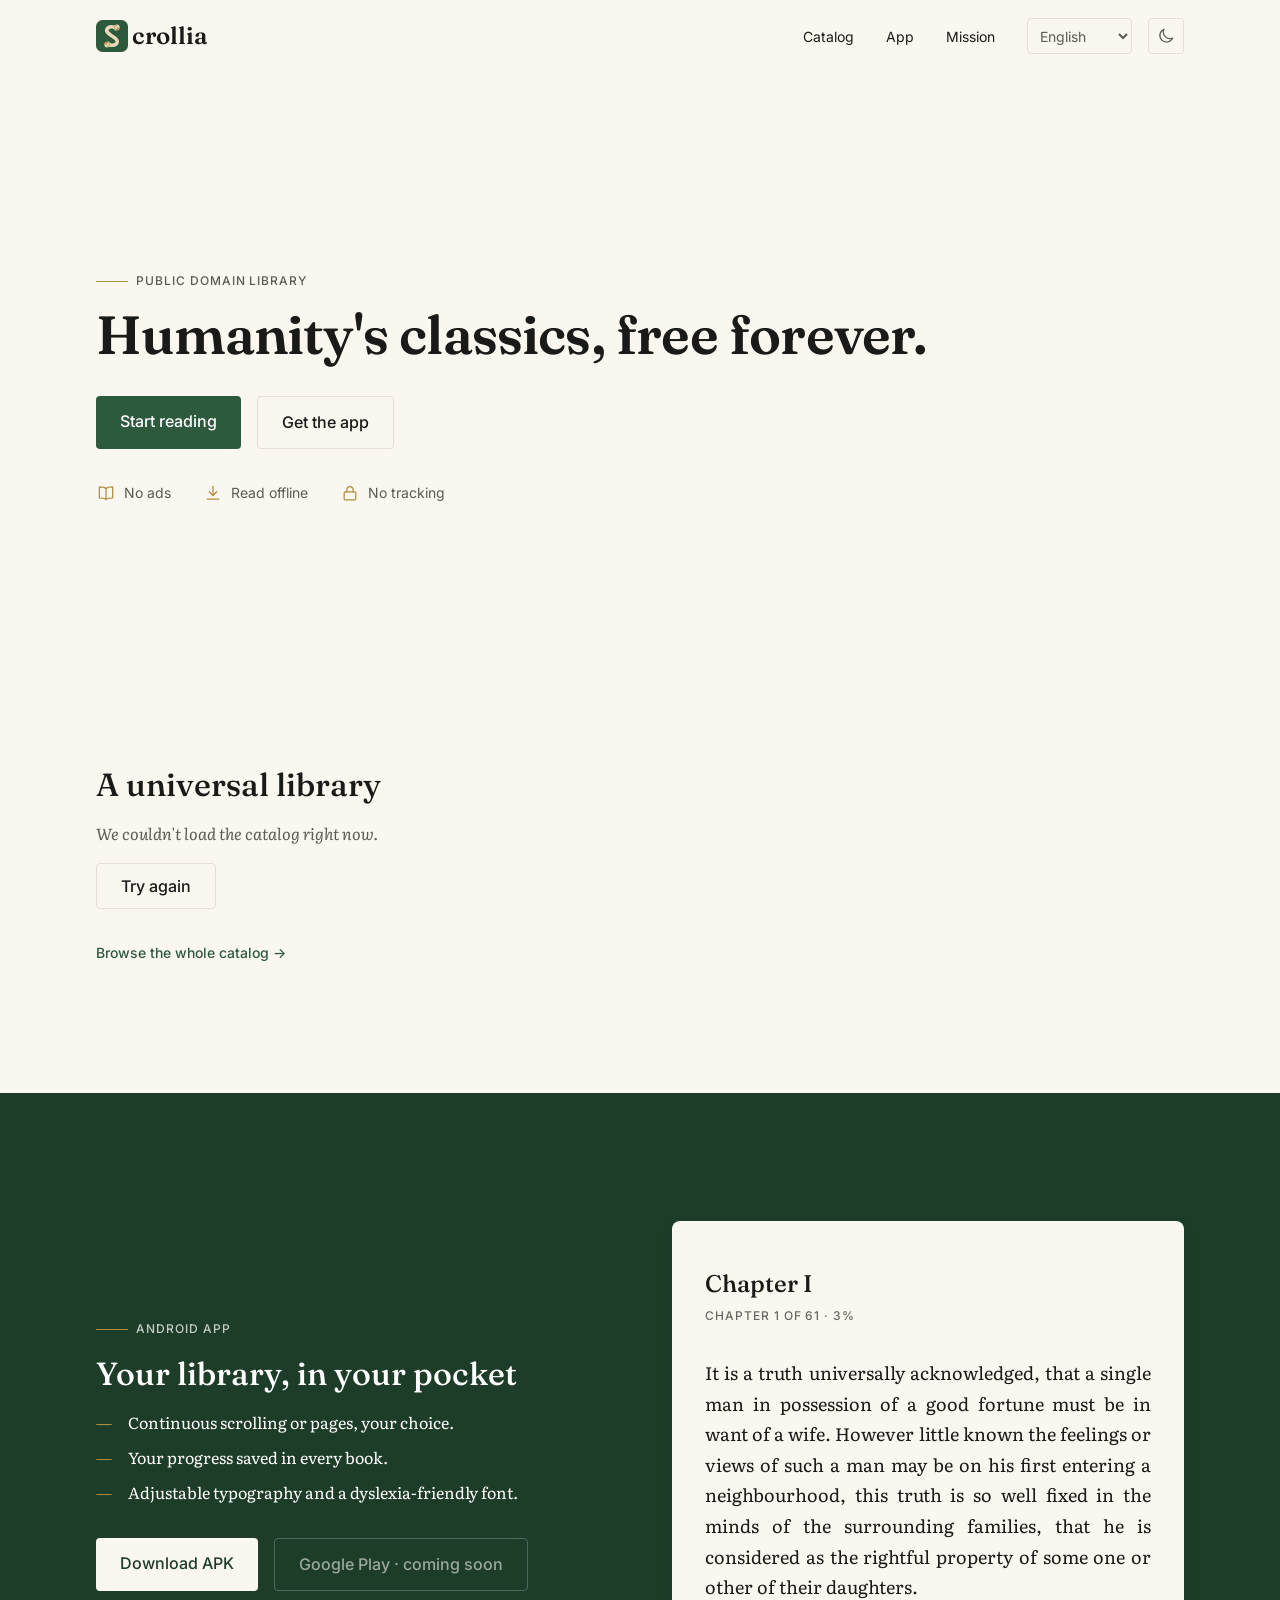
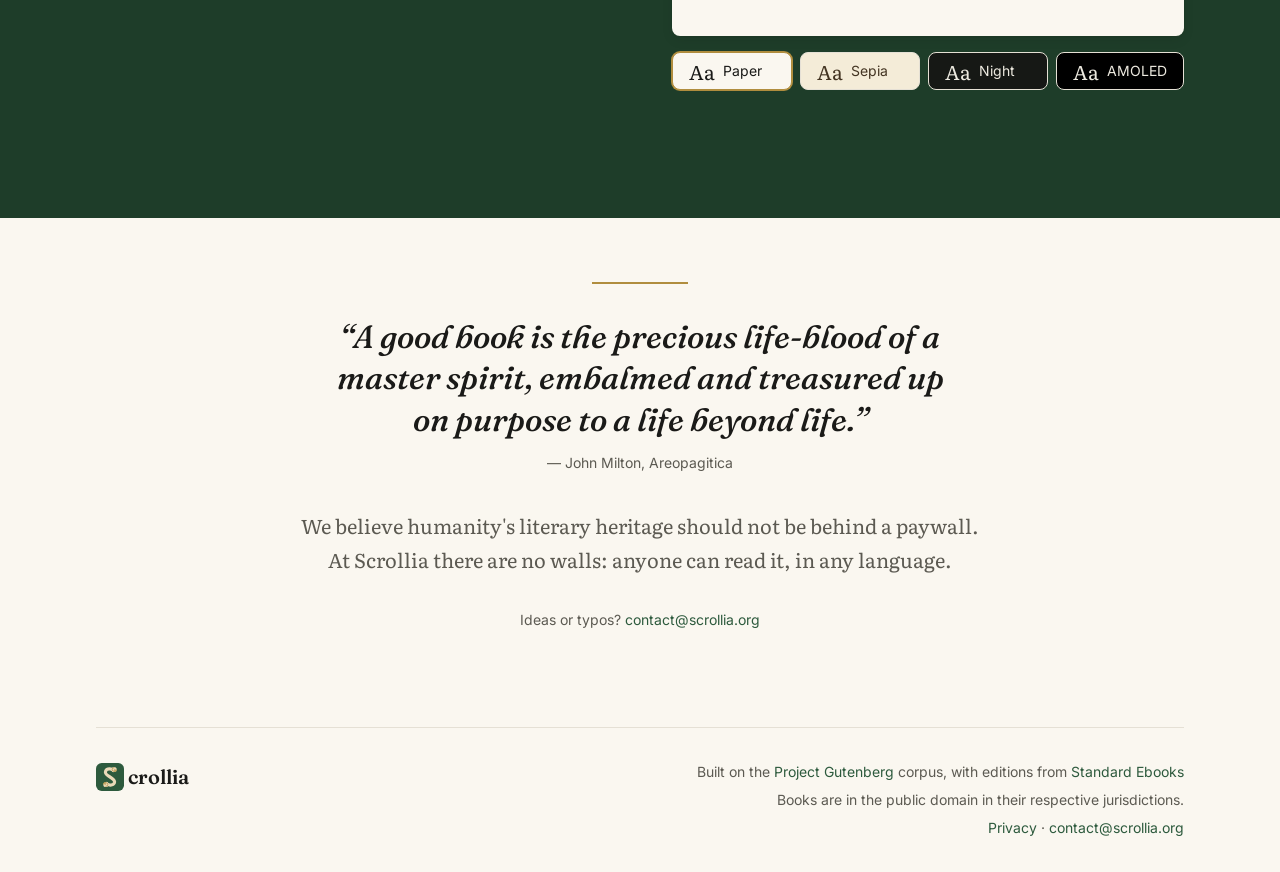
==== index.html @ 1cc11c0c "feat: add automatic site theme that follows the system Cycle auto → light → dark → AMOLED; default t" ====
<!DOCTYPE html>
<html lang="es" data-i18n-description="meta.description">
<head>
  <meta charset="UTF-8">
  <meta name="viewport" content="width=device-width, initial-scale=1.0">
  <title>Scrollia</title>
  <meta name="description" content="Biblioteca libre de los clásicos universales. Lee en la web o en la app, sin anuncios, para siempre.">

  <meta name="scrollia-api" content="https://api.scrollia.org">
  <meta name="color-scheme" content="light dark">
  <meta name="theme-color" content="#FAF7F0" media="(prefers-color-scheme: light)">
  <meta name="theme-color" content="#161815" media="(prefers-color-scheme: dark)">

  <link rel="icon" href="assets/icons/favicon.svg" type="image/svg+xml">
  <link rel="icon" href="assets/icons/favicon-32.png" sizes="32x32" type="image/png">
  <link rel="apple-touch-icon" href="assets/icons/apple-touch-icon.png">
  <link rel="manifest" href="site.webmanifest">

  <meta property="og:type" content="website">
  <meta property="og:site_name" content="Scrollia">
  <meta property="og:title" content="Scrollia">
  <meta property="og:description" content="Biblioteca libre de los clásicos universales. Sin anuncios, para siempre.">
  <meta property="og:image" content="https://scrollia.org/assets/og-image.jpg">
  <meta property="og:image:width" content="1200">
  <meta property="og:image:height" content="630">
  <meta name="twitter:card" content="summary_large_image">

  <script>
    (function () {
      var pref;
      try { pref = localStorage.getItem("scrollia-theme"); } catch (_) {}
      if (pref !== "light" && pref !== "dark" && pref !== "amoled" && pref !== "auto") {
        pref = "auto";
      }
      var theme = pref === "auto"
        ? (matchMedia("(prefers-color-scheme: dark)").matches ? "dark" : "light")
        : pref;
      var root = document.documentElement;
      root.dataset.themePref = pref;
      root.dataset.theme = theme;
    })();
  </script>

  <link rel="preload" href="assets/fonts/fraunces-semibold.woff2" as="font" type="font/woff2" crossorigin>
  <link rel="preload" href="assets/fonts/literata-regular.woff2" as="font" type="font/woff2" crossorigin>
  <link rel="stylesheet" href="fonts.css">
  <link rel="stylesheet" href="tokens.css?v=2">
  <link rel="stylesheet" href="styles.css?v=14">
</head>
<body>

  <a class="skip-link" href="#contenido" data-i18n="nav.skip">Saltar al contenido</a>

  <header class="nav">
    <a class="nav__logo" href="#" aria-label="Scrollia">
      <img src="assets/icons/favicon.svg" alt="" width="32" height="32">
      <span aria-hidden="true">crollia</span>
    </a>
    <nav class="nav__links" aria-label="Principal" data-i18n-aria="nav.label">
      <a href="catalog.html" data-i18n="nav.catalog">Catálogo</a>
      <a href="#app" data-i18n="nav.app">App</a>
      <a href="#mision" data-i18n="nav.mission">Misión</a>
    </nav>
    <div class="nav__tools">
      <select class="nav__lang" aria-label="Idioma" data-i18n-aria="nav.language">
        <option value="es" lang="es">Español</option>
        <option value="en" lang="en">English</option>
        <option value="fr" lang="fr">Français</option>
        <option value="de" lang="de">Deutsch</option>
        <option value="pt" lang="pt">Português</option>
        <option value="zh" lang="zh-Hans">中文</option>
      </select>
      <button type="button" class="nav__theme" aria-label="Cambiar a tema oscuro" data-i18n-aria="nav.themeToDark">
        <svg class="icon icon--moon" viewBox="0 0 24 24" aria-hidden="true"><path d="M20 14.5A8 8 0 0 1 9.5 4a8 8 0 1 0 10.5 10.5z"/></svg>
        <svg class="icon icon--sun" viewBox="0 0 24 24" aria-hidden="true"><circle cx="12" cy="12" r="4"/><path d="M12 2.75v2M12 19.25v2M4.75 12h-2M21.25 12h-2M6.9 6.9 5.5 5.5M18.5 18.5l-1.4-1.4M6.9 17.1l-1.4 1.4M18.5 5.5l-1.4 1.4"/></svg>
      </button>
    </div>
  </header>

  <main id="contenido">
    <!-- Continue reading: the reader's own books come before the catalog -->
    <section class="continue" aria-labelledby="seguir" hidden>
      <h2 id="seguir" class="caption" data-i18n="continue.title">Seguir leyendo</h2>
      <ol class="continue__rail"></ol>
    </section>

    <!-- Hero: prominent typography and original artwork for each edition -->
    <section class="hero">
      <div class="hero__text">
        <p class="caption" data-i18n="hero.kicker">Biblioteca de dominio público</p>
        <h1 data-i18n="hero.title">Los clásicos de la humanidad, gratis y para siempre.</h1>
        <div class="hero__actions">
          <a class="btn btn--primary" href="catalog.html" data-i18n="hero.ctaCatalog">Empezar a leer</a>
          <a class="btn btn--secondary" href="#app" data-i18n="hero.ctaApp">Descargar la app</a>
        </div>
        <!-- Key benefits beside the button, with fine 1.5px line icons -->
        <ul class="hero__proof">
          <li><svg class="hero__icon" viewBox="0 0 24 24" aria-hidden="true"><path d="M12 6.5C10.5 5.3 8.3 4.75 4 4.75v13c4.3 0 6.5.55 8 1.75 1.5-1.2 3.7-1.75 8-1.75v-13c-4.3 0-6.5.55-8 1.75z"/><path d="M12 6.5v13"/></svg><span data-i18n="feat.free.title">Sin anuncios</span></li>
          <li><svg class="hero__icon" viewBox="0 0 24 24" aria-hidden="true"><path d="M12 4v11"/><path d="m7.5 10.5 4.5 4.5 4.5-4.5"/><path d="M5 19.25h14"/></svg><span data-i18n="feat.offline.title">Lee sin conexión</span></li>
          <li><svg class="hero__icon" viewBox="0 0 24 24" aria-hidden="true"><rect x="5" y="10.75" width="14" height="9.5" rx="1.5"/><path d="M8.25 10.75V8a3.75 3.75 0 0 1 7.5 0v2.75"/></svg><span data-i18n="feat.private.title">Sin rastreo</span></li>
        </ul>
      </div>
      <!-- Covers of the most-read works, served by the API (/site) -->
      <div class="hero__covers" aria-hidden="true">
        <span class="cover-placeholder"></span>
        <span class="cover-placeholder"></span>
        <span class="cover-placeholder"></span>
      </div>
    </section>

    <!-- Catalog: book cards with covers -->
    <section id="catalogo" class="section">
      <h2 data-i18n="catalog.title">Una biblioteca universal</h2>
      <p class="catalog__count" data-i18n="catalog.loading">Cargando catálogo…</p>

      <!-- Loading placeholders, results, or an error with Retry -->
      <div class="shelf" aria-busy="true">
        <noscript><p class="shelf__message">Activa JavaScript para ver el catálogo.</p></noscript>
      </div>
      <div class="shelf__error" hidden>
        <p class="shelf__message" data-i18n="catalog.error">No pudimos cargar el catálogo ahora mismo.</p>
        <button type="button" class="btn btn--secondary" data-i18n="catalog.retry">Reintentar</button>
      </div>
      <a class="catalog__all" href="catalog.html" data-i18n="catalog.all">Ver todo el catálogo</a>
    </section>

    <!-- App: the reader preview itself is the control;
         the color band is the page's only visual break -->
    <div class="band">
    <section id="app" class="section section--app">
      <div class="app__text">
        <p class="caption" data-i18n="app.kicker">App para Android</p>
        <h2 data-i18n="app.title">Tu biblioteca, en el bolsillo</h2>
        <ul class="app__list">
          <li data-i18n="app.point1">Desplazamiento continuo o páginas, como prefieras.</li>
          <li data-i18n="app.point2">Tu progreso guardado en cada libro.</li>
          <li data-i18n="app.point3">Tipografía ajustable y modo para dislexia.</li>
        </ul>
        <div class="app__actions">
          <a class="btn btn--primary" href="https://github.com/scrollia-org/scrollia-android/releases/latest/download/Scrollia.apk" rel="noopener" data-i18n="app.download">Descargar APK</a>
          <span class="btn btn--secondary" aria-disabled="true" data-i18n="app.play">Google Play · muy pronto</span>
        </div>
      </div>

      <div class="reader-demo" data-reader-theme="paper">
        <div class="reader-demo__page">
          <p class="reader-demo__chapter" data-i18n="app.readerChapter">Capítulo primero</p>
          <p class="reader-demo__meta" data-i18n="app.readerMeta">Capítulo 1 de 52 · 3 %</p>
          <p class="reader-demo__text" data-i18n="app.readerText">En un lugar de la Mancha, de cuyo nombre no quiero acordarme, no ha mucho tiempo que vivía un hidalgo de los de lanza en astillero, adarga antigua, rocín flaco y galgo corredor. Una olla de algo más vaca que carnero, salpicón las más noches, duelos y quebrantos los sábados, lantejas los viernes, algún palomino de añadidura los domingos, consumían las tres partes de su hacienda.</p>
        </div>
        <div class="reader-demo__themes" role="radiogroup" aria-label="Tema de lectura" data-i18n-aria="app.themeLabel">
          <button type="button" role="radio" aria-checked="true" class="swatch" data-reader-theme="paper" data-reader-option="paper">
            <span class="swatch__sample" aria-hidden="true">Aa</span>
            <span data-i18n="app.themePaper">Papel</span>
          </button>
          <button type="button" role="radio" aria-checked="false" class="swatch" data-reader-theme="sepia" data-reader-option="sepia">
            <span class="swatch__sample" aria-hidden="true">Aa</span>
            <span data-i18n="app.themeSepia">Sepia</span>
          </button>
          <button type="button" role="radio" aria-checked="false" class="swatch" data-reader-theme="night" data-reader-option="night">
            <span class="swatch__sample" aria-hidden="true">Aa</span>
            <span data-i18n="app.themeNight">Nocturno</span>
          </button>
          <button type="button" role="radio" aria-checked="false" class="swatch" data-reader-theme="amoled" data-reader-option="amoled">
            <span class="swatch__sample" aria-hidden="true">Aa</span>
            <span data-i18n="app.themeAmoled">AMOLED</span>
          </button>
        </div>
      </div>
    </section>
    </div>

    <!-- Mission -->
    <section id="mision" class="section section--mision">
      <blockquote class="quote">
        <p data-i18n="mission.quote">«El que lee mucho y anda mucho, ve mucho y sabe mucho.»</p>
        <cite data-i18n="mission.quoteCite">— Miguel de Cervantes, Don Quijote</cite>
      </blockquote>
      <p class="section__intro" data-i18n="mission.text">Creemos que el patrimonio literario de la humanidad no debe estar tras un muro de pago. En Scrollia no hay muros: cualquier persona puede leerlo, en cualquier idioma.</p>
      <p class="mission__contact" data-i18n="mission.contact">¿Ideas o erratas? <a href="mailto:contact@scrollia.org">contact@scrollia.org</a></p>
    </section>
  </main>

  <footer class="footer">
    <div class="footer__brand">
      <img src="assets/icons/favicon.svg" alt="Scrollia" width="28" height="28">
      <span aria-hidden="true">crollia</span>
    </div>
    <div class="footer__text">
      <p data-i18n="footer.built">Construido sobre el corpus del <a href="https://www.gutenberg.org" rel="noopener">Project Gutenberg</a>, con ediciones de <a href="https://standardebooks.org" rel="noopener">Standard Ebooks</a></p>
      <p class="fine" data-i18n="footer.legal">Los libros son de dominio público en sus jurisdicciones correspondientes.</p>
      <p class="fine"><a href="privacy/" data-i18n="footer.privacy">Privacidad</a> · <a href="mailto:contact@scrollia.org">contact@scrollia.org</a></p>
    </div>
  </footer>

  <script src="i18n.js?v=2"></script>
  <script src="app.js"></script>
  <script type="module" src="catalog.js"></script>
  <script type="module" src="continue.js"></script>
</body>
</html>
---- fonts.css ----
/* Self-hosted fonts: no third-party requests.
   Static instances of the same OFL fonts bundled with the Android app,
   subset to Latin; Cyrillic, Greek and CJK fall back to Noto. */

@font-face {
  font-family: 'Fraunces';
  src: url('assets/fonts/fraunces-medium.woff2') format('woff2');
  font-weight: 500;
  font-style: normal;
  font-display: swap;
}

@font-face {
  font-family: 'Fraunces';
  src: url('assets/fonts/fraunces-semibold.woff2') format('woff2');
  font-weight: 600;
  font-style: normal;
  font-display: swap;
}

@font-face {
  font-family: 'Fraunces';
  src: url('assets/fonts/fraunces-medium-italic.woff2') format('woff2');
  font-weight: 500;
  font-style: italic;
  font-display: swap;
}

@font-face {
  font-family: 'Literata';
  src: url('assets/fonts/literata-regular.woff2') format('woff2');
  font-weight: 400;
  font-style: normal;
  font-display: swap;
}

@font-face {
  font-family: 'Literata';
  src: url('assets/fonts/literata-medium.woff2') format('woff2');
  font-weight: 500;
  font-style: normal;
  font-display: swap;
}

@font-face {
  font-family: 'Literata';
  src: url('assets/fonts/literata-italic.woff2') format('woff2');
  font-weight: 400;
  font-style: italic;
  font-display: swap;
}

@font-face {
  font-family: 'Inter';
  src: url('assets/fonts/inter-regular.woff2') format('woff2');
  font-weight: 400;
  font-style: normal;
  font-display: swap;
}

@font-face {
  font-family: 'Inter';
  src: url('assets/fonts/inter-medium.woff2') format('woff2');
  font-weight: 500;
  font-style: normal;
  font-display: swap;
}
---- tokens.css ----
/* Scrollia · "Paper and Ink" design system.
   Shared design tokens: change values deliberately and keep components from
   inventing their own colors, typography, spacing, radii or motion. */

:root {
  color-scheme: light;

  /* color */
  --paper: #FAF7F0;
  --paper-raised: #FFFFFF;
  --ink: #1A1A18;
  --ink-soft: #5C5A52;
  --library: #2D5A3D;
  --library-deep: #1E3D29;
  --on-library: #FFFFFF;
  --gold: #B08D3E;
  --parchment: #EAD9B8;
  --border: #E5E0D5;

  /* font */
  --font-display: 'Fraunces', 'Georgia', 'Noto Serif', 'Noto Serif CJK SC', 'Noto Serif SC', 'Noto Serif Devanagari', 'Noto Naskh Arabic', serif;
  --font-body: 'Literata', 'Georgia', 'Noto Serif', 'Noto Serif CJK SC', 'Noto Serif SC', 'Noto Serif Devanagari', 'Noto Naskh Arabic', serif;
  --font-ui: 'Inter', system-ui, 'Noto Sans', 'Noto Sans CJK SC', 'Noto Sans SC', 'Noto Sans Devanagari', 'Noto Sans Arabic', sans-serif;

  /* type scale */
  --text-display: clamp(2.5rem, 6vw, 4.5rem);
  --text-h1: 2.5rem;
  --text-h2: 2rem;
  --text-h3: 1.5rem;
  --text-body-lg: 1.25rem;
  --text-body: 1rem;
  --text-small: 0.875rem;
  --text-caption: 0.75rem;
  --text-reader: 1.125rem;

  /* space */
  --space-xs: 0.25rem;
  --space-sm: 0.5rem;
  --space-md: 1rem;
  --space-lg: 2rem;
  --space-xl: 4rem;
  --space-xxl: 8rem;

  /* radius */
  --radius-sm: 4px;
  --radius-md: 8px;
  --radius-full: 9999px;

  /* shadow */
  --shadow-card: 0 1px 2px rgba(26, 26, 24, 0.06), 0 4px 12px rgba(26, 26, 24, 0.08);

  /* motion */
  --motion-duration: 200ms;
  --motion-easing: ease-out;
}

[data-theme="dark"], [data-theme="amoled"] {
  color-scheme: dark;

  --paper: #161815;
  --paper-raised: #23251F;
  --ink: #EDEAE0;
  --ink-soft: #A8A598;
  --library: #8FB89B;
  --library-deep: color-mix(in srgb, #8FB89B 88%, #EDEAE0);
  --on-library: #161815;
  --gold: #D4AF5E;
  --border: #35382E;
  --shadow-card: 0 1px 2px rgba(0, 0, 0, 0.3), 0 4px 12px rgba(0, 0, 0, 0.35);
}

[data-theme="amoled"] { --paper: #000000; }

/* Reading themes: independent of the site theme. */
[data-reader-theme="paper"] {
  --reader-bg: #FAF7F0;
  --reader-ink: #1A1A18;
}

[data-reader-theme="sepia"] {
  --reader-bg: #F4ECD8;
  --reader-ink: #433422;
}

[data-reader-theme="night"] {
  --reader-bg: #161815;
  --reader-ink: #EDEAE0;
}

[data-reader-theme="amoled"] {
  --reader-bg: #000000;
  --reader-ink: #EDEAE0;
}
---- styles.css ----
/* Scrollia · shared site styles.
   Use tokens.css values rather than inventing component-specific tokens. */

* { margin: 0; padding: 0; box-sizing: border-box; }

html { scroll-behavior: smooth; }

body {
  background: var(--paper);
  color: var(--ink);
  font-family: var(--font-body);
  font-size: var(--text-body);
  line-height: 1.7;
  transition: background var(--motion-duration) var(--motion-easing),
              color var(--motion-duration) var(--motion-easing);
}

img { display: block; max-width: 100%; height: auto; }

a { color: var(--library); text-decoration: none; }
a:hover { color: var(--library-deep); }
a:focus-visible, button:focus-visible {
  outline: 2px solid var(--library);
  outline-offset: 2px;
}

.skip-link {
  position: absolute;
  inset-inline-start: var(--space-md);
  top: calc(-1 * var(--space-xl));
  background: var(--library);
  color: var(--on-library);
  font-family: var(--font-ui);
  font-size: var(--text-small);
  padding: var(--space-sm) var(--space-md);
  border-radius: var(--radius-sm);
}
.skip-link:focus { top: var(--space-md); color: var(--on-library); }

.icon {
  width: 20px;
  height: 20px;
  fill: none;
  stroke: currentColor;
  stroke-width: 1.5;
  stroke-linecap: round;
  stroke-linejoin: round;
}

/* ---------- typographic utilities ---------- */

.caption {
  font-family: var(--font-ui);
  font-size: var(--text-caption);
  font-weight: 500;
  text-transform: uppercase;
  letter-spacing: 0.08em;
  color: var(--ink-soft);
  margin-bottom: var(--space-md);
  display: flex;
  align-items: center;
  gap: var(--space-sm);
}

/* Gold rule: gold decorates the label and is never its text color. */
.caption::before {
  content: "";
  width: var(--space-lg);
  height: 1px;
  background: var(--gold);
}

.lead {
  font-size: var(--text-body-lg);
  color: var(--ink-soft);
  max-width: 58ch;
}

.fine {
  font-family: var(--font-ui);
  font-size: var(--text-small);
  color: var(--ink-soft);
}

h1, h2, h3 { font-family: var(--font-display); font-weight: 500; line-height: 1.15; }

.divider {
  border: none;
  border-top: 1px solid var(--border);
  max-width: calc(72rem - 2 * var(--space-lg));
  margin: 0 auto;
}

/* ---------- navigation ---------- */

.nav {
  display: flex;
  align-items: center;
  gap: var(--space-lg);
  max-width: 72rem;
  margin: 0 auto;
  padding: var(--space-md) var(--space-lg);
}

.nav__logo {
  display: flex;
  align-items: center;
  gap: var(--space-xs);
  font-family: var(--font-display);
  font-weight: 600;
  font-size: var(--text-h3);
  color: var(--ink);
  margin-inline-end: auto;
}
.nav__logo:hover { color: var(--ink); }

.nav__links {
  display: flex;
  gap: var(--space-lg);
  font-family: var(--font-ui);
  font-size: var(--text-small);
}

.nav__links a { color: var(--ink); }
.nav__links a:hover { color: var(--library); }

.nav__tools {
  display: flex;
  align-items: center;
  gap: var(--space-md);
}

/* Native select: keyboard, screen reader and mobile support without custom JS. */
.nav__lang, .work__select {
  font-family: var(--font-ui);
  font-size: var(--text-small);
  color: var(--ink-soft);
  background: var(--paper);
  border: 1px solid var(--border);
  border-radius: var(--radius-sm);
  height: 36px;
  padding: 0 var(--space-sm);
  cursor: pointer;
  transition: color var(--motion-duration) var(--motion-easing),
              border-color var(--motion-duration) var(--motion-easing);
}
.nav__lang:hover, .work__select:hover { color: var(--ink); border-color: var(--ink-soft); }
.nav__lang:focus-visible, .work__select:focus-visible { outline: 2px solid var(--library); outline-offset: 2px; }
.work__select { color: var(--ink); }

.nav__theme {
  display: grid;
  place-items: center;
  width: 36px;
  height: 36px;
  background: none;
  border: 1px solid var(--border);
  border-radius: var(--radius-sm);
  color: var(--ink-soft);
  cursor: pointer;
  transition: color var(--motion-duration) var(--motion-easing),
              border-color var(--motion-duration) var(--motion-easing);
}
.nav__theme:hover { color: var(--ink); border-color: var(--ink-soft); }

.icon--sun { display: none; }
:is([data-theme="dark"], [data-theme="amoled"]) .icon--sun { display: block; }
:is([data-theme="dark"], [data-theme="amoled"]) .icon--moon { display: none; }

/* ---------- continue reading ---------- */

.continue {
  max-width: 72rem;
  margin: 0 auto;
  padding: var(--space-lg) var(--space-lg) 0;
}

.continue__rail {
  list-style: none;
  display: grid;
  grid-auto-flow: column;
  grid-auto-columns: 8.5rem;
  gap: var(--space-lg);
  overflow-x: auto;
  overscroll-behavior-x: contain;
  scroll-snap-type: x proximity;
  scrollbar-width: thin;
  scrollbar-color: var(--border) transparent;
  padding-block-end: var(--space-sm);
}

.continue__rail li { scroll-snap-align: start; }

.continue__book {
  display: flex;
  flex-direction: column;
  color: var(--ink);
}

.continue__book:hover { color: var(--ink); }
.continue__book:hover .continue__title { color: var(--library); }

.continue__cover {
  aspect-ratio: 2 / 3;
  inline-size: 100%;
  object-fit: cover;
  border: 1px solid var(--border);
  border-radius: var(--radius-sm);
  background: var(--paper-raised);
}

/* Progress is information, not an action: soft ink on `border`. */
.continue__progress {
  display: block;
  block-size: 2px;
  margin-block-start: var(--space-sm);
  background: var(--border);
}

.continue__progress span {
  display: block;
  block-size: 100%;
  background: var(--ink-soft);
}

.continue__percent {
  font-family: var(--font-ui);
  font-size: var(--text-caption);
  font-weight: 500;
  color: var(--ink-soft);
  margin-block: var(--space-xs);
}

.continue__title {
  font-family: var(--font-display);
  font-weight: 500;
  line-height: 1.25;
  display: -webkit-box;
  -webkit-box-orient: vertical;
  -webkit-line-clamp: 2;
  overflow: hidden;
  transition: color var(--motion-duration) var(--motion-easing);
}

.continue__author {
  font-family: var(--font-ui);
  font-size: var(--text-caption);
  color: var(--ink-soft);
  margin-block-start: var(--space-xs);
}

/* ---------- hero ---------- */

.hero {
  max-width: 72rem;
  margin: 0 auto;
  padding: var(--space-xl) var(--space-lg);
  display: grid;
  grid-template-columns: minmax(0, 1.2fr) minmax(0, 1fr);
  align-items: center;
  gap: var(--space-xl);
}

/* Two or three balanced lines in every language: larger type split the tagline
   into a jagged four-line block. */
.hero h1 {
  font-size: clamp(2.5rem, 4.2vw, 3.5rem);
  font-weight: 600;
  line-height: 1.05;
  letter-spacing: -0.015em;
  text-wrap: balance;
  margin-bottom: var(--space-lg);
}

.hero__actions {
  display: flex;
  gap: var(--space-md);
  flex-wrap: wrap;
  margin-top: var(--space-lg);
}

/* Trust signals stay on one line below the button rather than in their own section. */
.hero__proof {
  list-style: none;
  display: flex;
  flex-wrap: wrap;
  gap: var(--space-sm) var(--space-lg);
  margin-top: var(--space-lg);
  font-family: var(--font-ui);
  font-size: var(--text-small);
  color: var(--ink-soft);
}

.hero__proof li {
  display: flex;
  align-items: center;
  gap: var(--space-sm);
}

.hero__icon {
  flex: none;
  width: 20px;
  height: 20px;
  fill: none;
  stroke: var(--gold);
  stroke-width: 1.5;
  stroke-linecap: round;
  stroke-linejoin: round;
}

/* Three upright, non-overlapping covers, with the center one slightly taller:
   titles sit over the artwork and a fanned layout covered them. */
.hero__covers {
  display: flex;
  align-items: center;
  gap: var(--space-md);
  width: 100%;
}

.hero__covers > .cover-frame,
.hero__covers > .cover-placeholder {
  flex: 1 1 0;
  min-width: 0;
  border-radius: var(--radius-sm);
  box-shadow: var(--shadow-card);
}

.hero__covers > :nth-child(odd) { transform: translateY(var(--space-md)); }
.hero__covers > :nth-child(2) { transform: translateY(calc(-1 * var(--space-md))); }
/* With only one work available, show one large upright cover. */
.hero__covers > :only-child {
  flex: none;
  transform: none;
  width: min(100%, 15rem);
  margin-inline: auto;
}

/* On desktop the header feels like a cover but has a height cap: the shelf
   must peek into view below it, or the screen looks like the end of the page. */
@media (min-width: 901px) {
  .hero { min-height: min(70svh, 40rem); align-content: center; }
  #catalogo { padding-bottom: var(--space-xxl); }
  .section--mision { padding-block: var(--space-xxl); }
}

/* Without a catalog to show, the headline takes the full width. */
.hero--plain { grid-template-columns: minmax(0, 1fr); }
.hero--plain .hero__covers { display: none; }

.cover-placeholder {
  display: block;
  aspect-ratio: 2 / 3;
  background: var(--paper-raised);
  border: 1px solid var(--border);
  border-radius: var(--radius-sm);
}

.cover-frame {
  position: relative;
  display: block;
  aspect-ratio: 2 / 3;
  overflow: hidden;
  background: var(--paper-raised);
}

.cover-frame__placeholder {
  position: absolute;
  inset: 0;
  inline-size: 100%;
  block-size: 100%;
}

.cover-frame__image {
  position: absolute;
  inset: 0;
  inline-size: 100%;
  block-size: 100%;
  object-fit: cover;
  opacity: 0;
  transition: opacity var(--motion-duration) var(--motion-easing);
}

.cover-frame.is-loaded .cover-frame__image { opacity: 1; }

.cover--text {
  display: flex;
  flex-direction: column;
  align-items: center;
  justify-content: center;
  gap: var(--space-md);
  padding: var(--space-md);
  overflow: hidden;
  background: var(--paper-raised);
  color: var(--ink);
  text-align: center;
}

.cover__title {
  font-family: var(--font-display);
  font-size: var(--text-body);
  font-weight: 600;
  line-height: 1.25;
  overflow-wrap: anywhere;
}

.cover__author {
  font-family: var(--font-ui);
  font-size: var(--text-caption);
  font-weight: 500;
  line-height: 1.4;
  text-transform: uppercase;
  letter-spacing: 0.08em;
  color: var(--ink-soft);
}

/* ---------- buttons ---------- */

.btn {
  display: inline-block;
  font-family: var(--font-ui);
  font-size: var(--text-body);
  font-weight: 500;
  padding: 0.75rem 1.5rem;
  border-radius: var(--radius-sm);
  transition: background var(--motion-duration) var(--motion-easing),
              color var(--motion-duration) var(--motion-easing),
              border-color var(--motion-duration) var(--motion-easing);
}

.btn--primary { background: var(--library); color: var(--on-library); }
.btn--primary:hover { background: var(--library-deep); color: var(--on-library); }

.btn--secondary {
  background: transparent;
  color: var(--ink);
  border: 1px solid var(--border);
}
.btn--secondary:hover { border-color: var(--ink); color: var(--ink); }

.btn[aria-disabled="true"] {
  opacity: 0.55;
  cursor: default;
}
.btn--primary[aria-disabled="true"]:hover { background: var(--library); }

/* ---------- sections ---------- */

.section {
  max-width: 72rem;
  margin: 0 auto;
  padding: var(--space-xl) var(--space-lg);
}

.section h2 { font-size: var(--text-h2); margin-bottom: var(--space-md); }

.legal { max-width: 50rem; }
.legal h1 { font-size: var(--text-h1); margin-bottom: var(--space-md); }
.legal section > h1 { margin-top: var(--space-xl); }
.legal h2 { margin-top: var(--space-lg); }
.legal p { margin-bottom: var(--space-md); }
.legal .divider { margin: var(--space-xl) 0; }
.legal__meta { color: var(--ink-soft); font-family: var(--font-ui); font-size: var(--text-small); }

.section__intro {
  color: var(--ink-soft);
  font-size: var(--text-body-lg);
  max-width: 58ch;
  margin-bottom: var(--space-lg);
}

/* ---------- classics shelf ---------- */

.shelf {
  display: grid;
  grid-template-columns: repeat(auto-fill, minmax(10.5rem, 1fr));
  gap: var(--space-lg) var(--space-md);
}

/* The card is a link: the whole card is the target, so its title is not underlined. */
.book {
  display: flex;
  flex-direction: column;
  color: var(--ink);
}
.book:hover { color: var(--ink); }
.book:hover .book__title { color: var(--library); }

/* Always use a shadow and no border: the cover is an object on the table, and
   another gray outline around already framed artwork made it look like a sketch. */
.book__cover {
  aspect-ratio: 2 / 3;
  width: 100%;
  object-fit: cover;
  border-radius: var(--radius-sm);
  box-shadow: var(--shadow-card);
  margin-bottom: var(--space-md);
  transition: transform var(--motion-duration) var(--motion-easing);
}

.book:hover .book__cover { transform: translateY(calc(-1 * var(--space-xs))); }

.book__lang {
  font-family: var(--font-ui);
  font-size: var(--text-caption);
  font-weight: 500;
  text-transform: uppercase;
  letter-spacing: 0.08em;
  color: var(--ink-soft);
  margin-bottom: var(--space-xs);
}

.book__title {
  font-size: var(--text-body-lg);
  font-weight: 500;
  margin-bottom: var(--space-xs);
  transition: color var(--motion-duration) var(--motion-easing);
}

.book__author {
  font-family: var(--font-ui);
  font-size: var(--text-small);
  color: var(--ink-soft);
}

.book--placeholder .cover-placeholder { margin-bottom: var(--space-md); }

.catalog__count {
  font-family: var(--font-ui);
  font-size: var(--text-small);
  color: var(--ink-soft);
  margin: calc(-1 * var(--space-md)) 0 var(--space-lg);
}

.catalog__all {
  display: inline-block;
  margin-top: var(--space-lg);
  font-family: var(--font-ui);
  font-size: var(--text-small);
  font-weight: 500;
}

.catalog__all::after { content: " →"; }
.catalog__all:dir(rtl)::after { content: " ←"; }

/* ---------- full catalog ---------- */

.browse__title { font-size: var(--text-h1); font-weight: 600; margin-bottom: var(--space-lg); }

/* Search accepts free text and filters narrow results: keep the controls separate. */
.browse__filters {
  display: flex;
  flex-wrap: wrap;
  align-items: center;
  gap: var(--space-md);
  margin-bottom: var(--space-md);
}

.browse__search {
  flex: 1 1 18rem;
  max-width: 28rem;
  min-block-size: 2.75rem;
  display: flex;
  align-items: center;
  gap: var(--space-sm);
  padding: 0 var(--space-md);
  border: 1px solid var(--border);
  border-radius: var(--radius-md);
  background: var(--paper-raised);
  color: var(--ink-soft);
}

.browse__search:focus-within { border-color: var(--library); outline: 1px solid var(--library); }

.browse__search input {
  flex: 1;
  min-width: 0;
  padding: var(--space-sm) 0;
  border: 0;
  outline: 0;
  background: transparent;
  color: var(--ink);
  font-family: var(--font-ui);
  font-size: var(--text-body);
  line-height: 1.5;
}

.browse__search input::placeholder { color: var(--ink-soft); }

/* Language and genre: native selects beside search, with matching height,
   border and radius; twelve languages and ten genres as buttons filled the
   header. Draw the arrow with two currentColor gradients, adding no icon or color. */
.browse__pickers {
  display: flex;
  flex-wrap: wrap;
  gap: var(--space-sm);
}

.browse__picker {
  appearance: none;
  min-block-size: 2.75rem;
  padding: 0 calc(var(--space-md) + 1rem) 0 var(--space-md);
  border: 1px solid var(--border);
  border-radius: var(--radius-md);
  background-color: var(--paper-raised);
  background-image: linear-gradient(45deg, transparent 50%, currentColor 50%),
                    linear-gradient(135deg, currentColor 50%, transparent 50%);
  background-position: calc(100% - 1.15rem) 55%, calc(100% - 0.8rem) 55%;
  background-size: 0.35rem 0.35rem;
  background-repeat: no-repeat;
  color: var(--ink-soft);
  font-family: var(--font-ui);
  font-size: var(--text-small);
  cursor: pointer;
  transition: background-color var(--motion-duration) var(--motion-easing),
              border-color var(--motion-duration) var(--motion-easing);
}

.browse__picker:hover { border-color: var(--ink-soft); color: var(--ink); }
.browse__picker:focus-visible { outline: 2px solid var(--library); outline-offset: 2px; }

/* Active filters use the selected FilterChip tint from the app so it is
   immediately clear what is narrowing the list. */
.browse__pickers .browse__picker:not(:has(option[value=""]:checked)) {
  background-color: color-mix(in srgb, var(--library) 18%, var(--paper));
  border-color: transparent;
  color: var(--ink);
  font-weight: 500;
}

/* Sorting does not narrow results: show it as text beside the count, without a box. */
.browse__picker--quiet {
  min-block-size: 2.25rem;
  padding-inline: var(--space-xs) calc(var(--space-xs) + 1rem);
  border-color: transparent;
  background-color: transparent;
  background-position: calc(100% - 0.65rem) 55%, calc(100% - 0.3rem) 55%;
  color: var(--ink);
  font-weight: 500;
}

/* Count on the left and sorting on the right: sorting belongs with the result,
   not between the filters, because it does not narrow the list. */
.browse__bar {
  display: flex;
  flex-wrap: wrap;
  align-items: center;
  justify-content: space-between;
  gap: var(--space-sm) var(--space-md);
  margin-bottom: var(--space-lg);
}

.browse__count {
  font-family: var(--font-ui);
  font-size: var(--text-small);
  color: var(--ink-soft);
  min-height: 1.7em;
}

.browse__sort {
  display: inline-flex;
  align-items: center;
  gap: var(--space-sm);
  font-family: var(--font-ui);
  font-size: var(--text-small);
  color: var(--ink-soft);
}

/* Pagination: chip-shaped numbers, selected tint for the current page,
   and Previous and Next at the ends. */
.pager {
  display: flex;
  flex-wrap: wrap;
  align-items: center;
  justify-content: space-between;
  gap: var(--space-sm);
  margin-top: var(--space-xl);
  font-family: var(--font-ui);
  font-size: var(--text-small);
}

.pager__pages {
  display: flex;
  flex-wrap: wrap;
  justify-content: center;
  gap: var(--space-xs);
  list-style: none;
  margin: 0;
  padding: 0;
}

.pager__page, .pager__step, .pager__gap {
  display: inline-flex;
  align-items: center;
  justify-content: center;
  min-inline-size: 2.5rem;
  min-block-size: 2.5rem;
  padding: 0 var(--space-sm);
  border-radius: var(--radius-sm);
  color: var(--ink-soft);
}

.pager__page, .pager__step {
  border: 1px solid var(--border);
  text-decoration: none;
  transition: background var(--motion-duration) var(--motion-easing),
              border-color var(--motion-duration) var(--motion-easing);
}

.pager__step { padding: 0 var(--space-md); }
a.pager__page:hover, a.pager__step:hover { border-color: var(--ink-soft); color: var(--ink); }
.pager__step[aria-disabled="true"] { opacity: 0.55; }

.pager__page[aria-current="page"] {
  background: color-mix(in srgb, var(--library) 18%, var(--paper));
  border-color: transparent;
  color: var(--ink);
  font-weight: 500;
}

.pager a:focus-visible { outline: 2px solid var(--library); outline-offset: 2px; }

.browse__empty {
  display: flex;
  flex-direction: column;
  align-items: flex-start;
  gap: var(--space-md);
}

.visually-hidden {
  position: absolute;
  width: 1px;
  height: 1px;
  overflow: hidden;
  clip-path: inset(50%);
  white-space: nowrap;
}

.nav__links a[aria-current="page"] { color: var(--ink); }

/* Empty and error states: typographic treatment. */
.shelf__message {
  font-style: italic;
  color: var(--ink-soft);
}

.shelf__error {
  display: flex;
  flex-direction: column;
  align-items: flex-start;
  gap: var(--space-md);
}

/* `hidden` overrides every component `display` value. */
[hidden] { display: none !important; }

/* ---------- work page ---------- */

.work { padding-top: var(--space-lg); }

.work__back {
  display: inline-flex;
  gap: var(--space-sm);
  font-family: var(--font-ui);
  font-size: var(--text-small);
  margin-bottom: var(--space-md);
}
.work__back::before { content: "←"; }
.work__back:dir(rtl)::before { content: "→"; }

/* Contained cover on the left; all reading content on the right. */
.work__head {
  display: grid;
  grid-template-columns: minmax(0, 15rem) minmax(0, 1fr);
  gap: var(--space-xl);
  align-items: start;
}

.work__cover {
  position: sticky;
  top: var(--space-lg);
}

.work__cover > * {
  display: block;
  width: 100%;
  height: auto;
  aspect-ratio: 2 / 3;
  border: 1px solid var(--border);
  border-radius: var(--radius-sm);
  box-shadow: var(--shadow-card);
}

.work__info { padding-top: var(--space-sm); }

/* While loading, the language label has no text: without this rule its gold
   rule would float below the cover placeholder. */
.work__lang:empty { display: none; }

.work__title {
  font-size: var(--text-h1);
  font-weight: 600;
  margin-bottom: var(--space-sm);
}

.work__author {
  font-size: var(--text-body-lg);
  margin-bottom: var(--space-xs);
}

.work__life { white-space: nowrap; }

.work__meta {
  font-family: var(--font-ui);
  font-size: var(--text-small);
  color: var(--ink-soft);
  margin-bottom: var(--space-md);
}

/* Book language: the same control as the interface language selector. */
.work__pick {
  display: flex;
  flex-wrap: wrap;
  align-items: center;
  gap: var(--space-sm);
  margin-bottom: var(--space-md);
  font-family: var(--font-ui);
  font-size: var(--text-small);
  color: var(--ink-soft);
}

.work__actions {
  display: flex;
  flex-wrap: wrap;
  gap: var(--space-md);
}

.work__actions .btn {
  display: inline-flex;
  align-items: center;
  justify-content: center;
  gap: var(--space-sm);
}
.work__actions .icon { flex: none; }

.work__edition {
  font-family: var(--font-ui);
  font-size: var(--text-small);
  color: var(--ink-soft);
  margin-top: var(--space-md);
}

.work__synopsis {
  max-width: 65ch;
  margin-top: var(--space-lg);
}

.work h2 { font-size: var(--text-h3); }
.work__heading {
  display: flex;
  align-items: baseline;
  gap: var(--space-sm);
  margin-bottom: var(--space-md);
}

/* AI-generated text: decorative gold line sparkle plus the word, which carries the information. */
.ai-icon {
  width: 1em;
  height: 1em;
  fill: none;
  stroke: var(--gold);
  stroke-width: 1.5;
  stroke-linecap: round;
  stroke-linejoin: round;
  vertical-align: -0.125em;
  margin-inline-end: var(--space-xs);
}
.ai-mark {
  display: inline-flex;
  align-items: center;
  padding: 0 var(--space-sm);
  border: 1px solid var(--border);
  border-radius: var(--radius-sm);
  font-family: var(--font-ui);
  font-size: var(--text-caption);
  color: var(--ink-soft);
  line-height: 1.6;
  cursor: help;
}

.work__note, .work__attribution {
  font-family: var(--font-ui);
  font-size: var(--text-small);
  color: var(--ink-soft);
}
.work__note { margin-bottom: var(--space-sm); }
.work__attribution { margin-top: var(--space-md); }

.work__text p {
  font-size: var(--text-reader);
  line-height: 1.7;
}
.work__text p + p { margin-top: var(--space-md); }

.work__state {
  display: flex;
  flex-direction: column;
  align-items: flex-start;
  gap: var(--space-md);
}

/* ---------- band ---------- */

/* The page's only visual break: a full-width library-green band (the elevated
   surface in dark mode, avoiding glare) where the reader page stands out like an open book. */
.band {
  --band-bg: var(--library-deep);
  --band-ink: var(--on-library);
  background: var(--band-bg);
  color: var(--band-ink);
}

:is([data-theme="dark"], [data-theme="amoled"]) .band {
  --band-bg: var(--paper-raised);
  --band-ink: var(--ink);
}

.band .section { padding-block: var(--space-xxl); }
.band .caption { color: color-mix(in srgb, var(--band-ink) 75%, transparent); }
.band .reader-demo__page { border-color: transparent; }
.band .swatch[aria-checked="true"] { border-color: var(--gold); box-shadow: 0 0 0 1px var(--gold); }
.band .btn--secondary { color: var(--band-ink); border-color: color-mix(in srgb, var(--band-ink) 40%, transparent); }

/* On green, invert the primary button: paper with green ink. */
[data-theme="light"] .band .btn--primary { background: var(--paper); color: var(--library-deep); }
[data-theme="light"] .band .btn--primary:hover { background: var(--paper-raised); color: var(--library-deep); }

/* ---------- app ---------- */

.section--app {
  display: grid;
  grid-template-columns: minmax(0, 1fr) minmax(0, 1fr);
  align-items: center;
  gap: var(--space-xl);
}

.app__list {
  list-style: none;
  margin-bottom: var(--space-lg);
}

.app__list li {
  position: relative;
  padding-inline-start: var(--space-lg);
  margin-bottom: var(--space-sm);
}

/* Use a typographic dash rather than a 1px rule: at fractional heights the
   browser blurred each rule differently and they looked like three colors. */
.app__list li::before {
  content: "—";
  position: absolute;
  inset-inline-start: 0;
  color: var(--gold);
}

.app__actions {
  display: flex;
  flex-wrap: wrap;
  gap: var(--space-md);
}

/* Reader preview: use reading-theme colors, not site-theme colors. */
.reader-demo {
  display: flex;
  flex-direction: column;
  gap: var(--space-md);
}

.reader-demo__page {
  position: relative;
  background: var(--reader-bg);
  color: var(--reader-ink);
  border: 1px solid var(--border);
  border-radius: var(--radius-md);
  box-shadow: var(--shadow-card);
  padding: var(--space-lg);
  overflow: hidden;
  transition: background var(--motion-duration) var(--motion-easing),
              color var(--motion-duration) var(--motion-easing);
}

.reader-demo__chapter {
  font-family: var(--font-display);
  font-size: var(--text-h3);
  font-weight: 500;
  line-height: 1.15;
  margin-top: var(--space-md);
}

.reader-demo__meta {
  font-family: var(--font-ui);
  font-size: var(--text-caption);
  font-weight: 500;
  letter-spacing: 0.08em;
  text-transform: uppercase;
  color: color-mix(in srgb, var(--reader-ink) 65%, transparent);
  margin: var(--space-sm) 0 var(--space-lg);
}

.reader-demo__text {
  font-family: var(--font-body);
  font-size: var(--text-reader);
  line-height: 1.7;
  max-width: 65ch;
  text-align: justify;
  hyphens: auto;
}

.reader-demo__themes {
  display: flex;
  gap: var(--space-sm);
}

.swatch {
  flex: 1;
  display: flex;
  align-items: center;
  gap: var(--space-sm);
  background: var(--reader-bg);
  color: var(--reader-ink);
  border: 1px solid var(--border);
  border-radius: var(--radius-md);
  padding: var(--space-sm) var(--space-md);
  font-family: var(--font-ui);
  font-size: var(--text-small);
  cursor: pointer;
  transition: border-color var(--motion-duration) var(--motion-easing);
}

.swatch__sample {
  font-family: var(--font-body);
  font-size: var(--text-body-lg);
  line-height: 1;
}

.swatch[aria-checked="true"] {
  border-color: var(--library);
  box-shadow: 0 0 0 1px var(--library);
}

/* ---------- quote / mission ---------- */

/* Centered like a dedication page; the gold rule echoes the covers. */
.section--mision {
  display: flex;
  flex-direction: column;
  align-items: center;
  text-align: center;
}

.section--mision .section__intro { margin-bottom: var(--space-lg); }

.mission__contact {
  font-family: var(--font-ui);
  font-size: var(--text-small);
  color: var(--ink-soft);
}

.quote { margin-bottom: var(--space-lg); }

.quote::before {
  content: "";
  display: block;
  width: calc(var(--space-xl) + var(--space-lg));
  height: 2px;
  background: var(--gold);
  margin: 0 auto var(--space-lg);
}

.quote p {
  font-family: var(--font-display);
  font-size: var(--text-h2);
  font-style: italic;
  line-height: 1.3;
  max-width: 30ch;
  margin: 0 auto var(--space-sm);
}

.quote cite {
  font-family: var(--font-ui);
  font-size: var(--text-small);
  font-style: normal;
  color: var(--ink-soft);
}

/* ---------- footer ---------- */

.footer {
  max-width: calc(72rem - 2 * var(--space-lg));
  margin: var(--space-lg) auto 0;
  padding: var(--space-lg) 0;
  border-top: 1px solid var(--border);
  display: flex;
  align-items: flex-start;
  gap: var(--space-lg);
  font-family: var(--font-ui);
  font-size: var(--text-small);
  color: var(--ink-soft);
}

.footer__brand {
  display: flex;
  align-items: center;
  gap: var(--space-xs);
  font-family: var(--font-display);
  font-size: var(--text-body-lg);
  font-weight: 600;
  color: var(--ink);
  margin-inline-end: auto;
}

.footer__text { text-align: end; }
.footer .fine { margin-top: var(--space-xs); }

/* ---------- web reader ---------- */

/* Use reading-theme colors throughout; the site theme is already synchronized. */
html:has(.reading) { scroll-behavior: auto; }

.reading {
  background: var(--reader-bg);
  color: var(--reader-ink);
}

/* Progress stays visible but discreet: 2px of ink, never `library`. */
.reading__progress {
  position: fixed;
  inset-block-start: 0;
  inset-inline: 0;
  z-index: 1;
  block-size: 2px;
  background: color-mix(in srgb, var(--reader-ink) 8%, transparent);
}

.reading__progress span {
  display: block;
  inline-size: 0;
  block-size: 100%;
  background: color-mix(in srgb, var(--reader-ink) 45%, transparent);
}

/* The toolbar covers the line, so progress moves into its footer while visible. */
.reading__bar {
  position: fixed;
  inset-block-start: 0;
  inset-inline: 0;
  z-index: 2;
  display: flex;
  align-items: center;
  gap: var(--space-sm);
  padding: var(--space-sm) var(--space-md);
  background: var(--reader-bg);
  border-block-end: 1px solid color-mix(in srgb, var(--reader-ink) 12%, transparent);
  transition: transform var(--motion-duration) var(--motion-easing),
              background var(--motion-duration) var(--motion-easing);
}

.reading__bar.is-hidden:not(:focus-within) { transform: translateY(-100%); }

.reading__icon {
  flex: none;
  display: grid;
  place-items: center;
  inline-size: 40px;
  block-size: 40px;
  border: 0;
  border-radius: var(--radius-md);
  background: transparent;
  color: inherit;
  cursor: pointer;
}

.reading__icon:hover { background: color-mix(in srgb, var(--reader-ink) 8%, transparent); color: inherit; }
.reading__icon:disabled { opacity: 0.3; cursor: default; background: transparent; }
.reading__aa { font-family: var(--font-body); font-size: var(--text-reader); line-height: 1; }
[dir="rtl"] .icon--flip { transform: scaleX(-1); }

.reading__where {
  flex: 1;
  min-inline-size: 0;
  text-align: center;
  line-height: 1.3;
}

.reading__title {
  font-family: var(--font-ui);
  font-size: var(--text-small);
  font-weight: 500;
  white-space: nowrap;
  overflow: hidden;
  text-overflow: ellipsis;
}

.reading__position {
  display: flex;
  justify-content: center;
  gap: 0.35em;
  font-family: var(--font-ui);
  font-size: var(--text-caption);
  font-weight: 500;
  letter-spacing: 0.08em;
  text-transform: uppercase;
  white-space: nowrap;
  color: color-mix(in srgb, var(--reader-ink) 65%, transparent);
}

.reading__chapter { min-inline-size: 0; overflow: hidden; text-overflow: ellipsis; }

.reading__state {
  min-block-size: 70vh;
  display: grid;
  place-content: center;
  justify-items: center;
  gap: var(--space-md);
  padding: var(--space-xl) var(--space-lg);
  text-align: center;
}

/* Page: Literata, 1.7 line height, 65ch at the active size, 24px margins. */
.reading__book {
  --reader-scale: 1;
  max-inline-size: calc(65ch + 48px);
  margin-inline: auto;
  padding: calc(var(--space-xl) + var(--space-md)) 24px var(--space-xxl);
  font-family: var(--font-body);
  font-size: calc(var(--text-reader) * var(--reader-scale));
  line-height: 1.7;
  overflow-wrap: break-word;
}

/* Paint each EPUB file as it approaches; the browser remembers its height. */
.reading__book > section {
  content-visibility: auto;
  contain-intrinsic-size: auto 100vh;
}

/* No chapter divider: 56px of whitespace. */
.reading__book > section + section { margin-block-start: 3.5rem; }

.reading__book [data-i] { scroll-margin-block-start: 72px; }

.reading__book :is(h1, h2, h3, h4, h5, h6) {
  font-family: var(--font-display);
  font-weight: 500;
  line-height: 1.2;
  margin-block: 1.5em 1em;
}

.reading__book h1 { font-size: 1.75em; }
.reading__book h2 { font-size: 1.5em; }
.reading__book h3 { font-size: 1.25em; }
.reading__book :is(h4, h5, h6) { font-size: 1.1em; }

/* Chapter numeral + title (Standard Ebooks and Scrollia hgroup). */
.reading__book hgroup { margin-block: 1.5em 1em; }
.reading__book hgroup > :is(h1, h2, h3, h4, h5, h6) { margin: 0; font-size: 1em; letter-spacing: 0.08em; }
.reading__book hgroup > p {
  margin: 0.35em 0 0;
  font-family: var(--font-display);
  font-size: 1.5em;
  font-weight: 500;
  line-height: 1.2;
}

/* Verse indentation shapes poems such as Alice's Mouse's Tale. */
.reading__book [data-indent="1"] { padding-inline-start: 1em; }
.reading__book [data-indent="2"] { padding-inline-start: 2em; }
.reading__book [data-indent="3"] { padding-inline-start: 3em; }
.reading__book [data-indent="4"] { padding-inline-start: 4em; }
.reading__book [data-indent="5"] { padding-inline-start: 5em; }
.reading__book [data-indent="6"] { padding-inline-start: 6em; }
.reading__book [data-indent="7"] { padding-inline-start: 7em; }
.reading__book [data-indent="8"] { padding-inline-start: 8em; }
.reading__book [data-indent="9"] { padding-inline-start: 9em; }

.reading__book :is(p, ul, ol, dl, pre, table, blockquote, figure) { margin-block-end: 1em; }
.reading__book :is(ul, ol) { padding-inline-start: 1.5em; }
.reading__book blockquote { margin-inline-start: 1.5em; }
.reading__book dd { margin-inline-start: 1.5em; }
.reading__book pre { font-family: inherit; white-space: pre-wrap; }
.reading__book :is(sup, sub) { font-size: 0.7em; line-height: 0; }

.reading__book table {
  display: block;
  max-inline-size: 100%;
  overflow-x: auto;
  border-collapse: collapse;
}

.reading__book :is(td, th) { padding: 0.25em 0.5em; vertical-align: top; text-align: start; }

.reading__book hr {
  inline-size: 30%;
  margin: 2em auto;
  border: 0;
  border-block-start: 1px solid color-mix(in srgb, var(--reader-ink) 20%, transparent);
}

/* Show complete illustrations, never cropped. */
.reading__book img {
  display: block;
  max-inline-size: 100%;
  block-size: auto;
  margin: 1.5em auto;
}

:is([data-reader-theme="night"], [data-reader-theme="amoled"]) .reading__book img { filter: brightness(0.92); }

/* Black strokes on transparency: SVG title pages and logos, plus marked engravings. */
:is([data-reader-theme="night"], [data-reader-theme="amoled"]) .reading__book img[data-line-art] { filter: invert(0.92); }

.reading__book a {
  color: inherit;
  text-decoration: underline;
  text-decoration-thickness: 1px;
  text-decoration-color: color-mix(in srgb, var(--reader-ink) 40%, transparent);
  text-underline-offset: 0.15em;
}

/* Bottom sheets use the book's colors. */
.sheet {
  --sheet-ink: var(--reader-ink);
  margin: auto auto 0;
  inline-size: min(100%, 36rem);
  max-inline-size: 100%;
  max-block-size: 80vh;
  padding: var(--space-md) var(--space-lg) var(--space-lg);
  background: var(--reader-bg);
  color: var(--reader-ink);
  border: 1px solid color-mix(in srgb, var(--reader-ink) 12%, transparent);
  border-block-end: 0;
  border-radius: var(--radius-md) var(--radius-md) 0 0;
  box-shadow: var(--shadow-card);
  overflow-y: auto;
  scrollbar-color: color-mix(in srgb, var(--reader-ink) 30%, transparent) transparent;
}

/* Only the contents list scrolls; the header and Close button stay fixed. */
.sheet[open]:has(.toc) {
  display: flex;
  flex-direction: column;
  overflow: hidden;
}

.sheet .toc { min-block-size: 0; overflow-y: auto; }

.sheet::backdrop { background: color-mix(in srgb, var(--reader-ink) 32%, transparent); }
:is([data-reader-theme="night"], [data-reader-theme="amoled"]) .sheet::backdrop { background: rgb(0 0 0 / 0.6); }

/* The text behind the sheet is the preview: do not dim it with an overlay. */
[data-reader-theme] .sheet--settings::backdrop { background: transparent; }

.sheet__head {
  display: flex;
  align-items: center;
  justify-content: space-between;
  gap: var(--space-md);
  margin-block-end: var(--space-sm);
}

.sheet__head h2 { font-size: var(--text-h3); }

.sheet__label {
  font-family: var(--font-ui);
  font-size: var(--text-caption);
  font-weight: 500;
  letter-spacing: 0.08em;
  text-transform: uppercase;
  color: color-mix(in srgb, var(--reader-ink) 65%, transparent);
  margin-block: var(--space-md) var(--space-sm);
}

.size {
  display: flex;
  align-items: center;
  gap: var(--space-sm);
}

.size__a { font-family: var(--font-body); font-size: var(--text-small); line-height: 1; }
.size__a--big { font-size: var(--text-h3); }

.size__range {
  flex: 1;
  accent-color: var(--reader-ink);
  cursor: pointer;
}

.size__value {
  min-inline-size: 4.5ch;
  font-family: var(--font-ui);
  font-size: var(--text-small);
  font-variant-numeric: tabular-nums;
  text-align: end;
}

.reading__themes { display: flex; gap: var(--space-sm); }

.sheet .swatch[aria-checked="true"] {
  border-color: var(--sheet-ink);
  box-shadow: 0 0 0 1px var(--sheet-ink);
}

/* Notes use the page font at the selected size. */
.note__body {
  font-family: var(--font-body);
  font-size: calc(var(--text-reader) * var(--reader-scale, 1));
  line-height: 1.7;
  overflow-wrap: break-word;
}

.note__body > * + * { margin-block-start: 1em; }
.note__body :is(sup, sub) { font-size: 0.7em; line-height: 0; }
.note__body a { color: inherit; text-decoration-color: color-mix(in srgb, var(--reader-ink) 40%, transparent); }
.note__go { margin-block-start: var(--space-lg); }

.toc { list-style: none; }

.toc a {
  display: block;
  padding-block: var(--space-sm);
  padding-inline-start: calc(var(--depth, 0) * var(--space-md));
  border-block-end: 1px solid color-mix(in srgb, var(--reader-ink) 8%, transparent);
  color: inherit;
  line-height: 1.4;
}

.toc a:hover { color: inherit; text-decoration: underline; text-underline-offset: 0.15em; }
.toc a[aria-current="true"] { font-weight: 600; }

/* ---------- non-Latin scripts ---------- */

/* Chinese has no uppercase letters to space. */
:is(.caption, .reader-demo__meta, .book__lang, .reading__position, .sheet__label):lang(zh) { letter-spacing: normal; }

/* Chinese has no italics: the browser would synthesize them by slanting glyphs. */
:is(.quote p, .shelf__message):lang(zh) { font-style: normal; }

/* Do not justify Chinese text. */
.reader-demo__text:lang(zh) { hyphens: manual; text-align: start; }

/* A title with another writing direction aligns with the page, not its own text direction. */
:is(.book__lang, .book__title, .book__author, .continue__title, .continue__author) { text-align: match-parent; }

/* ---------- dark theme ---------- */

:is([data-theme="dark"], [data-theme="amoled"]) .book__cover img,
:is([data-theme="dark"], [data-theme="amoled"]) .continue__cover img,
:is([data-theme="dark"], [data-theme="amoled"]) .work__cover img,
:is([data-theme="dark"], [data-theme="amoled"]) .hero__covers img { filter: brightness(0.92); }

.work__loading { margin-block-end: var(--space-lg); }

/* ---------- responsive ---------- */

@media (max-width: 900px) {
  .hero, .section--app { grid-template-columns: minmax(0, 1fr); }
  .hero { gap: var(--space-xl); }
  .hero__covers { max-width: 26rem; justify-self: center; }
}

@media (max-width: 640px) {
  .nav { flex-wrap: wrap; gap: var(--space-md); padding: var(--space-md); }
  .nav__links { order: 3; width: 100%; gap: var(--space-md); }
  .hero, .section, .continue { padding-inline: var(--space-md); }
  .pager__pages { order: -1; flex-basis: 100%; }
  .browse__pickers { flex-basis: 100%; }
  .browse__pickers .browse__picker { flex: 1 1 0; min-inline-size: 0; }
  .hero { padding-top: var(--space-lg); }
  .band .section { padding-block: var(--space-xl); }
  /* Two preview rows on the landing; the rest are under "View full catalog". */
  #catalogo .shelf > :nth-child(n + 5) { display: none; }
  .hero__actions .btn { flex: 1 1 12rem; justify-content: center; text-align: center; }
  /* Read takes the full width; Download and Share share the row below. */
  .work__actions .btn { flex: 1 1 auto; text-align: center; }
  .work__actions .btn--primary { flex-basis: 100%; }
  .divider, .footer { max-width: calc(100% - 2 * var(--space-md)); }
  .shelf { grid-template-columns: repeat(2, minmax(0, 1fr)); }
  .reader-demo__page { padding: var(--space-lg) var(--space-md); }
  .reader-demo__themes, .reading__themes { flex-wrap: wrap; }
  .reader-demo__themes .swatch, .reading__themes .swatch { flex: 1 1 calc(50% - var(--space-sm)); }
  .footer { flex-direction: column; gap: var(--space-md); }
  .footer__text { text-align: start; }
  .work__head { grid-template-columns: minmax(0, 1fr); gap: var(--space-md); }
  .work__cover { position: static; width: min(10rem, 50%); margin-inline: auto; }
  .work__info { padding-top: 0; }
  .work__title { font-size: var(--text-h2); }
  .reading__bar { padding-inline: var(--space-sm); gap: var(--space-xs); }
  .sheet { padding-inline: var(--space-md); }
}

/* 44px targets: comfortable touch areas without enlarging the icons themselves. */
@media (pointer: coarse) {
  .nav__lang, .work__select, .nav__theme, .reading__icon, .browse__picker, .swatch, .browse__search { min-block-size: 44px; }
  .pager__page, .pager__step { min-block-size: 44px; min-inline-size: 44px; }
  .nav__theme, .reading__icon { inline-size: 44px; }
  .nav__links a {
    display: inline-flex;
    align-items: center;
    min-block-size: 44px;
  }
}

@media (prefers-reduced-motion: reduce) {
  html { scroll-behavior: auto; }
  * { transition: none !important; }
}
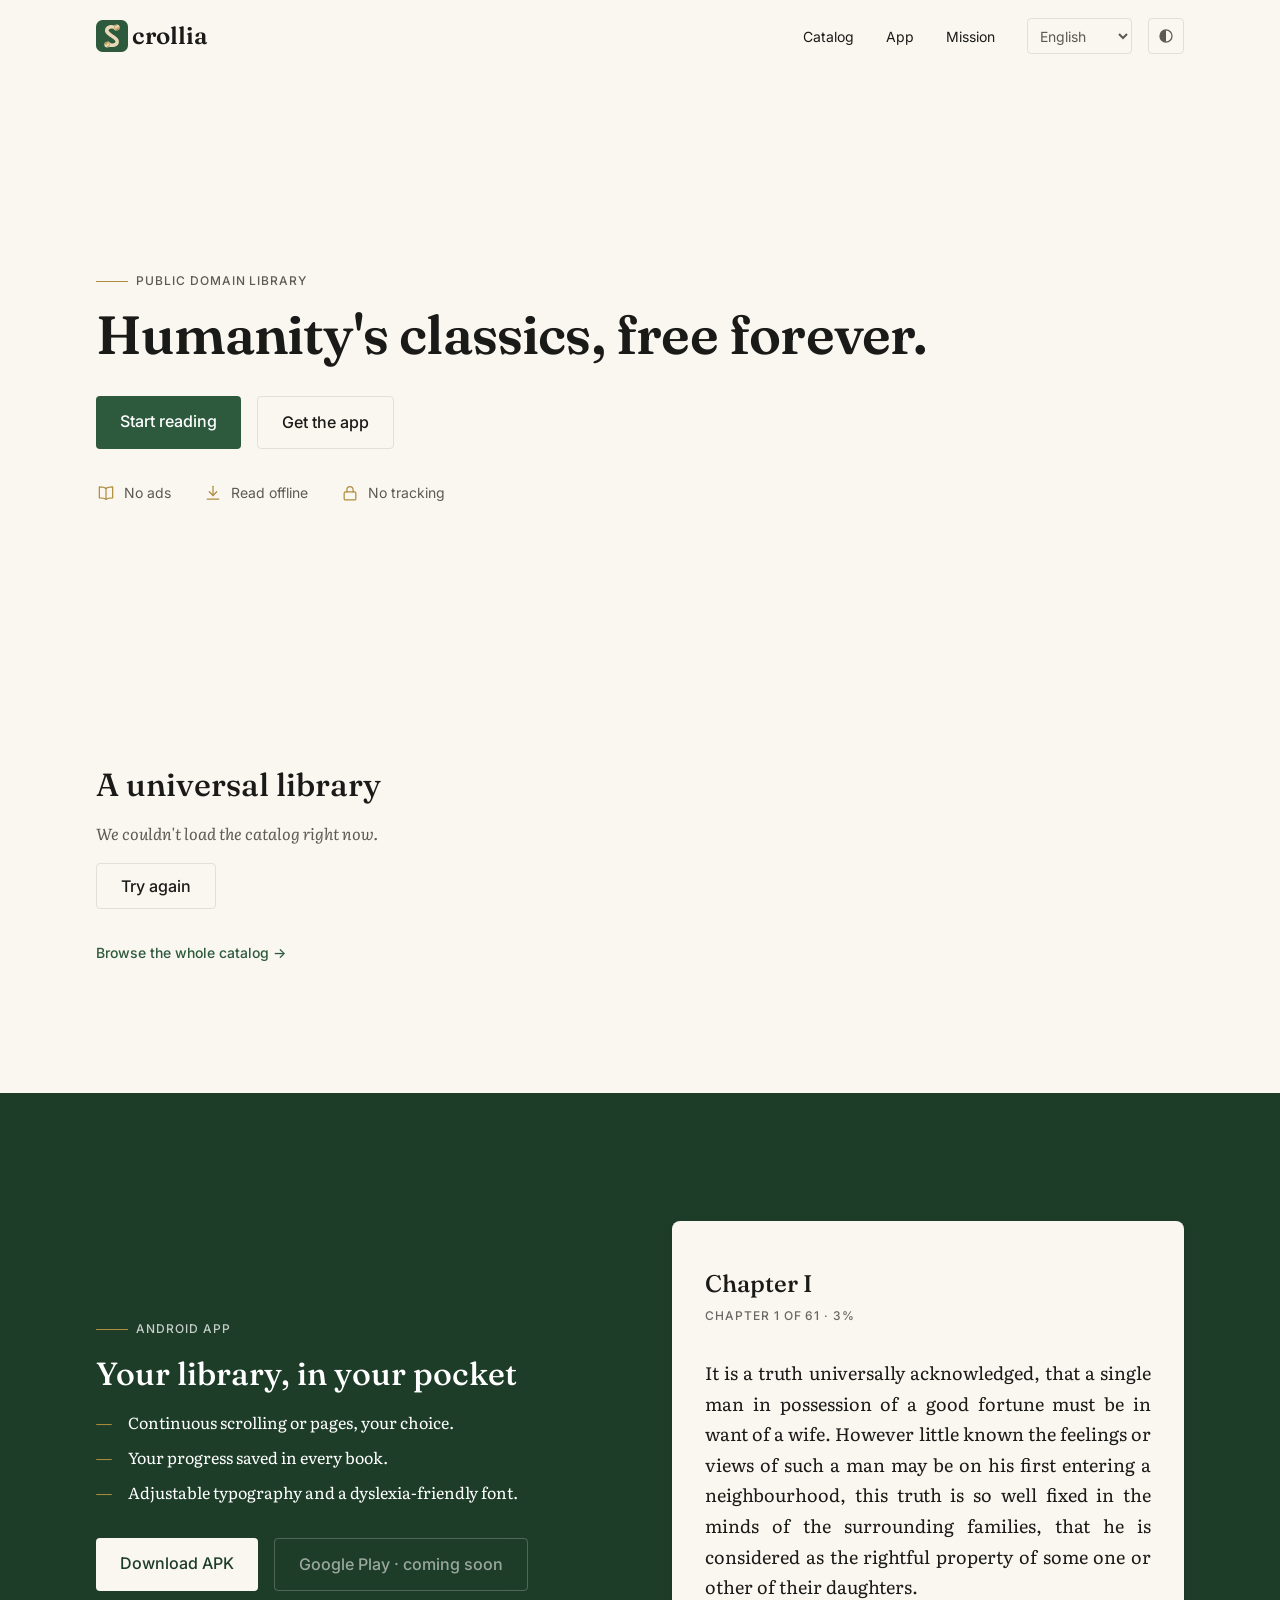
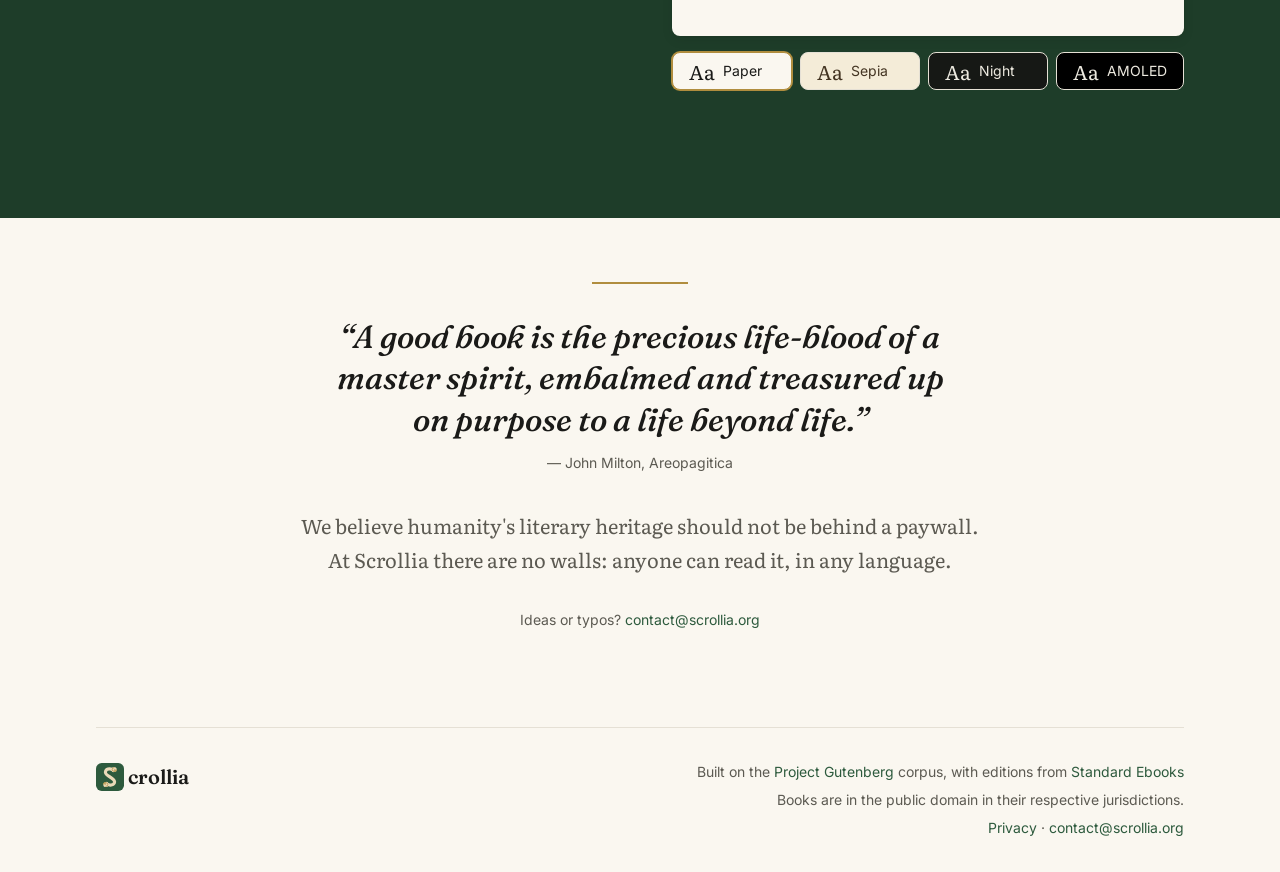
==== commit 19d27511: "feat: replace theme cycle with a four-option menu Open Auto/Light/Dark/AMOLED from the nav with swat" ====
--- a/index.html
+++ b/index.html
@@ -45,7 +45,7 @@
   <link rel="preload" href="assets/fonts/literata-regular.woff2" as="font" type="font/woff2" crossorigin>
   <link rel="stylesheet" href="fonts.css">
   <link rel="stylesheet" href="tokens.css?v=2">
-  <link rel="stylesheet" href="styles.css?v=14">
+  <link rel="stylesheet" href="styles.css?v=15">
 </head>
 <body>
 
@@ -70,10 +70,33 @@
         <option value="pt" lang="pt">Português</option>
         <option value="zh" lang="zh-Hans">中文</option>
       </select>
-      <button type="button" class="nav__theme" aria-label="Cambiar a tema oscuro" data-i18n-aria="nav.themeToDark">
-        <svg class="icon icon--moon" viewBox="0 0 24 24" aria-hidden="true"><path d="M20 14.5A8 8 0 0 1 9.5 4a8 8 0 1 0 10.5 10.5z"/></svg>
-        <svg class="icon icon--sun" viewBox="0 0 24 24" aria-hidden="true"><circle cx="12" cy="12" r="4"/><path d="M12 2.75v2M12 19.25v2M4.75 12h-2M21.25 12h-2M6.9 6.9 5.5 5.5M18.5 18.5l-1.4-1.4M6.9 17.1l-1.4 1.4M18.5 5.5l-1.4 1.4"/></svg>
-      </button>
+      <div class="theme-picker">
+        <button type="button" class="nav__theme" aria-label="Tema" data-i18n-aria="nav.theme"
+          aria-haspopup="listbox" aria-expanded="false" aria-controls="theme-menu">
+          <svg class="icon icon--auto" viewBox="0 0 24 24" aria-hidden="true"><circle cx="12" cy="12" r="7.25"/><path class="icon__fill" d="M12 4.75a7.25 7.25 0 0 0 0 14.5z"/></svg>
+          <svg class="icon icon--sun" viewBox="0 0 24 24" aria-hidden="true"><circle cx="12" cy="12" r="4"/><path d="M12 2.75v2M12 19.25v2M4.75 12h-2M21.25 12h-2M6.9 6.9 5.5 5.5M18.5 18.5l-1.4-1.4M6.9 17.1l-1.4 1.4M18.5 5.5l-1.4 1.4"/></svg>
+          <svg class="icon icon--moon" viewBox="0 0 24 24" aria-hidden="true"><path d="M20 14.5A8 8 0 0 1 9.5 4a8 8 0 1 0 10.5 10.5z"/></svg>
+          <svg class="icon icon--amoled" viewBox="0 0 24 24" aria-hidden="true"><circle cx="12" cy="12" r="7.25"/><circle class="icon__fill" cx="12" cy="12" r="4.5"/></svg>
+        </button>
+        <div class="theme-menu" id="theme-menu" role="listbox" hidden>
+          <button type="button" class="theme-menu__option" role="option" data-theme-option="auto" aria-selected="false">
+            <span class="theme-menu__swatch theme-menu__swatch--auto" aria-hidden="true"></span>
+            <span data-i18n="nav.themeAuto">Automático</span>
+          </button>
+          <button type="button" class="theme-menu__option" role="option" data-theme-option="light" aria-selected="false">
+            <span class="theme-menu__swatch theme-menu__swatch--light" aria-hidden="true"></span>
+            <span data-i18n="nav.themeLight">Claro</span>
+          </button>
+          <button type="button" class="theme-menu__option" role="option" data-theme-option="dark" aria-selected="false">
+            <span class="theme-menu__swatch theme-menu__swatch--dark" aria-hidden="true"></span>
+            <span data-i18n="nav.themeDark">Oscuro</span>
+          </button>
+          <button type="button" class="theme-menu__option" role="option" data-theme-option="amoled" aria-selected="false">
+            <span class="theme-menu__swatch theme-menu__swatch--amoled" aria-hidden="true"></span>
+            <span data-i18n="nav.themeAmoled">AMOLED</span>
+          </button>
+        </div>
+      </div>
     </div>
   </header>
 
--- a/styles.css
+++ b/styles.css
@@ -148,6 +148,8 @@
 .nav__lang:focus-visible, .work__select:focus-visible { outline: 2px solid var(--library); outline-offset: 2px; }
 .work__select { color: var(--ink); }
 
+.theme-picker { position: relative; }
+
 .nav__theme {
   display: grid;
   place-items: center;
@@ -161,11 +163,72 @@
   transition: color var(--motion-duration) var(--motion-easing),
               border-color var(--motion-duration) var(--motion-easing);
 }
-.nav__theme:hover { color: var(--ink); border-color: var(--ink-soft); }
-
-.icon--sun { display: none; }
-:is([data-theme="dark"], [data-theme="amoled"]) .icon--sun { display: block; }
-:is([data-theme="dark"], [data-theme="amoled"]) .icon--moon { display: none; }
+.nav__theme:hover,
+.nav__theme[aria-expanded="true"] { color: var(--ink); border-color: var(--ink-soft); }
+.nav__theme:focus-visible { outline: 2px solid var(--library); outline-offset: 2px; }
+
+.icon__fill { fill: currentColor; stroke: none; }
+
+/* Button icon shows the preference, not only the resolved surface. */
+.icon--auto,
+.icon--sun,
+.icon--moon,
+.icon--amoled { display: none; }
+[data-theme-pref="auto"] .icon--auto { display: block; }
+[data-theme-pref="light"] .icon--sun { display: block; }
+[data-theme-pref="dark"] .icon--moon { display: block; }
+[data-theme-pref="amoled"] .icon--amoled { display: block; }
+
+.theme-menu {
+  position: absolute;
+  inset-inline-end: 0;
+  top: calc(100% + var(--space-xs));
+  z-index: 40;
+  min-inline-size: 11.5rem;
+  padding: var(--space-xs);
+  background: var(--paper-raised);
+  border: 1px solid var(--border);
+  border-radius: var(--radius-md);
+  box-shadow: var(--shadow-card);
+}
+
+.theme-menu__option {
+  display: flex;
+  align-items: center;
+  gap: var(--space-sm);
+  width: 100%;
+  padding: var(--space-sm) var(--space-md);
+  background: none;
+  border: none;
+  border-radius: var(--radius-sm);
+  color: var(--ink);
+  font-family: var(--font-ui);
+  font-size: var(--text-small);
+  text-align: start;
+  cursor: pointer;
+  transition: background-color var(--motion-duration) var(--motion-easing);
+}
+.theme-menu__option:hover { background: color-mix(in srgb, var(--ink) 6%, transparent); }
+.theme-menu__option:focus-visible { outline: 2px solid var(--library); outline-offset: -2px; }
+.theme-menu__option[aria-selected="true"] {
+  background: color-mix(in srgb, var(--library) 12%, transparent);
+  color: var(--library);
+  font-weight: 500;
+}
+
+.theme-menu__swatch {
+  flex: none;
+  inline-size: 1.125rem;
+  block-size: 1.125rem;
+  border: 1px solid var(--border);
+  border-radius: var(--radius-sm);
+}
+.theme-menu__swatch--auto {
+  background: linear-gradient(90deg, #FAF7F0 50%, #161815 50%);
+}
+.theme-menu__swatch--light { background: #FAF7F0; }
+.theme-menu__swatch--dark { background: #161815; }
+.theme-menu__swatch--amoled { background: #000000; border-color: #35382E; }
 
 /* ---------- continue reading ---------- */
 
@@ -1500,7 +1563,7 @@
 
 /* 44px targets: comfortable touch areas without enlarging the icons themselves. */
 @media (pointer: coarse) {
-  .nav__lang, .work__select, .nav__theme, .reading__icon, .browse__picker, .swatch, .browse__search { min-block-size: 44px; }
+  .nav__lang, .work__select, .nav__theme, .theme-menu__option, .reading__icon, .browse__picker, .swatch, .browse__search { min-block-size: 44px; }
   .pager__page, .pager__step { min-block-size: 44px; min-inline-size: 44px; }
   .nav__theme, .reading__icon { inline-size: 44px; }
   .nav__links a {
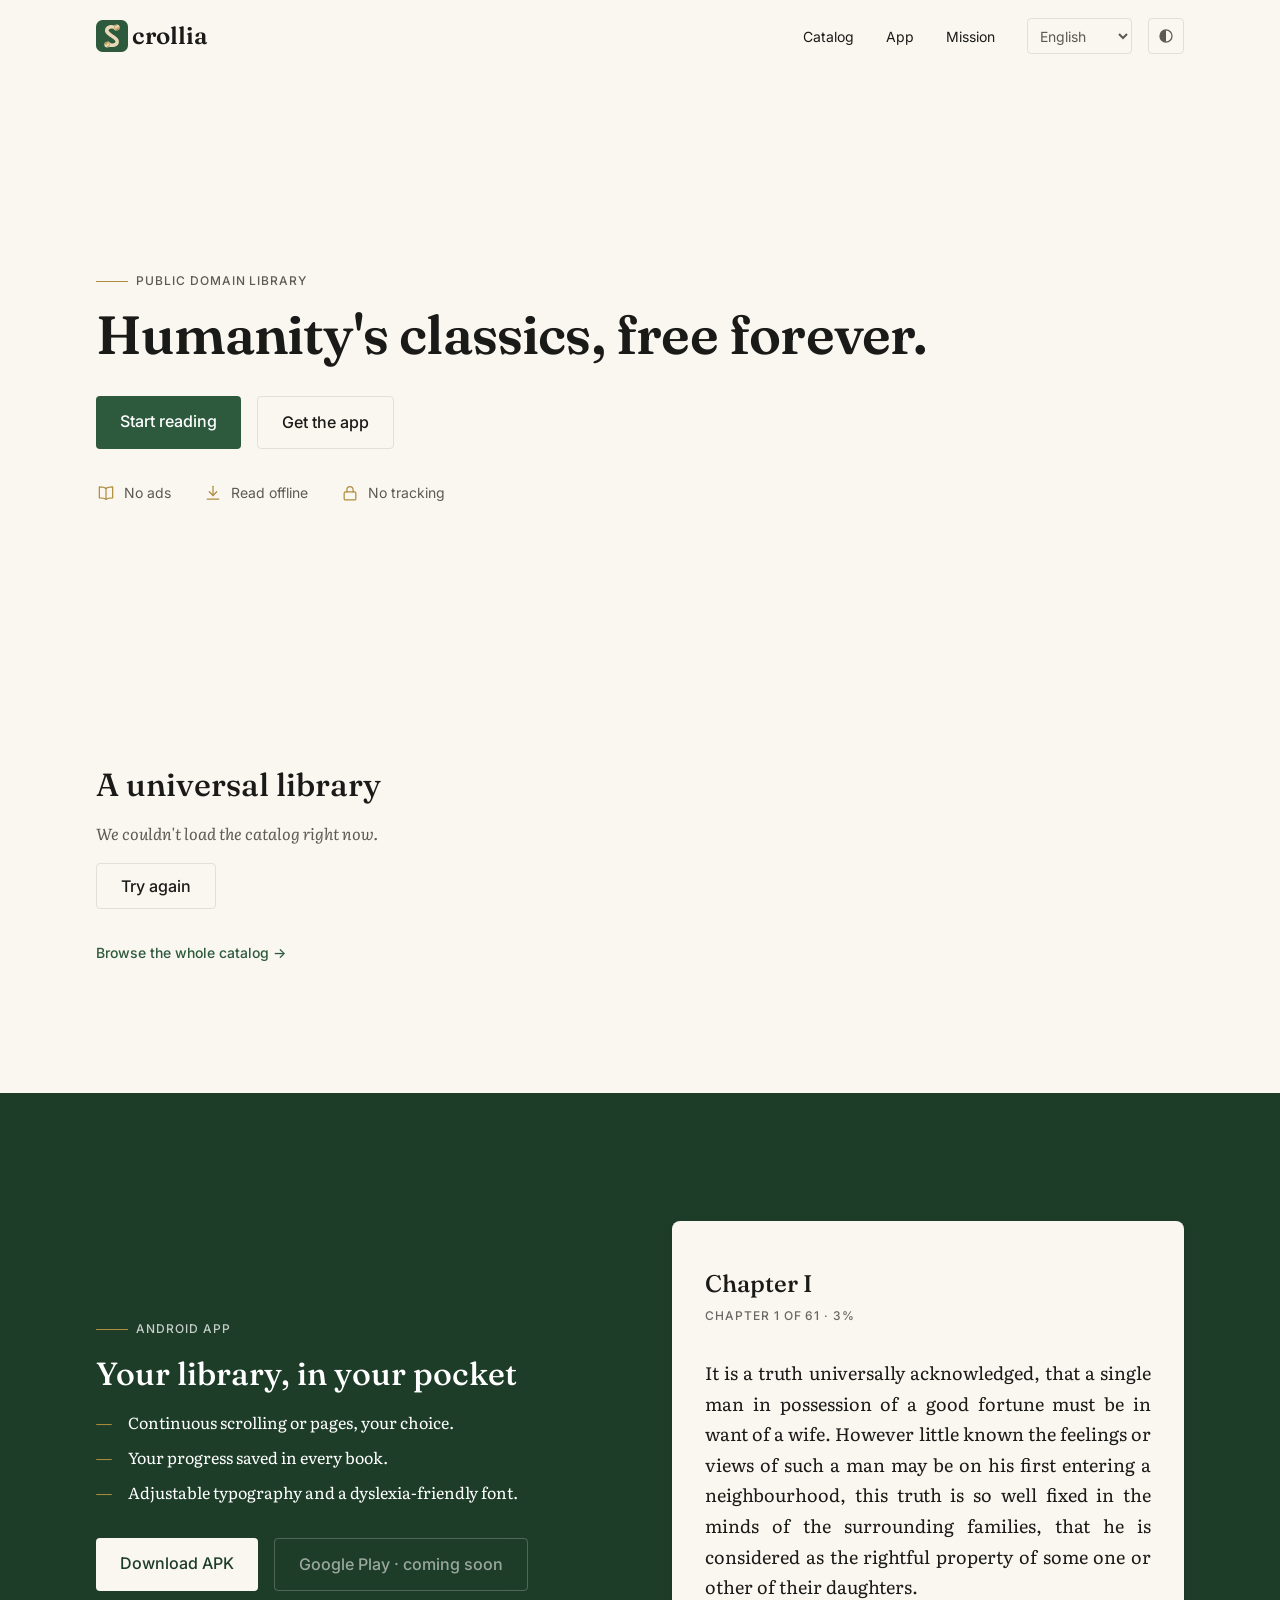
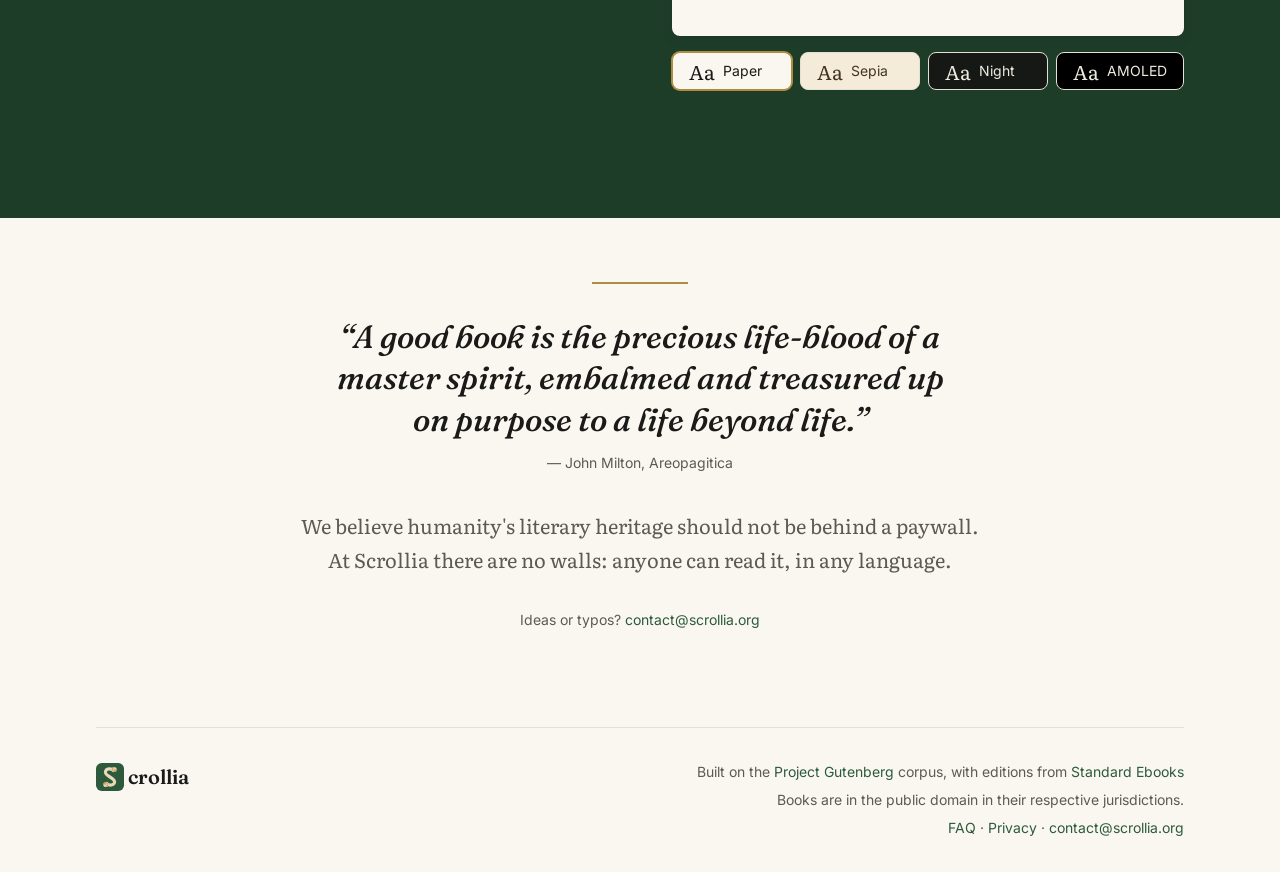
==== commit 27009047: "feat: add FAQ on AI translations, languages, and rights Explain why Scrollia uses AI when other tran" ====
--- a/index.html
+++ b/index.html
@@ -68,6 +68,7 @@
         <option value="fr" lang="fr">Français</option>
         <option value="de" lang="de">Deutsch</option>
         <option value="pt" lang="pt">Português</option>
+        <option value="it" lang="it">Italiano</option>
         <option value="zh" lang="zh-Hans">中文</option>
       </select>
       <div class="theme-picker">
@@ -212,7 +213,7 @@
     <div class="footer__text">
       <p data-i18n="footer.built">Construido sobre el corpus del <a href="https://www.gutenberg.org" rel="noopener">Project Gutenberg</a>, con ediciones de <a href="https://standardebooks.org" rel="noopener">Standard Ebooks</a></p>
       <p class="fine" data-i18n="footer.legal">Los libros son de dominio público en sus jurisdicciones correspondientes.</p>
-      <p class="fine"><a href="privacy/" data-i18n="footer.privacy">Privacidad</a> · <a href="mailto:contact@scrollia.org">contact@scrollia.org</a></p>
+      <p class="fine"><a href="faq/" data-i18n="footer.faq">Preguntas frecuentes</a> · <a href="privacy/" data-i18n="footer.privacy">Privacidad</a> · <a href="mailto:contact@scrollia.org">contact@scrollia.org</a></p>
     </div>
   </footer>
 
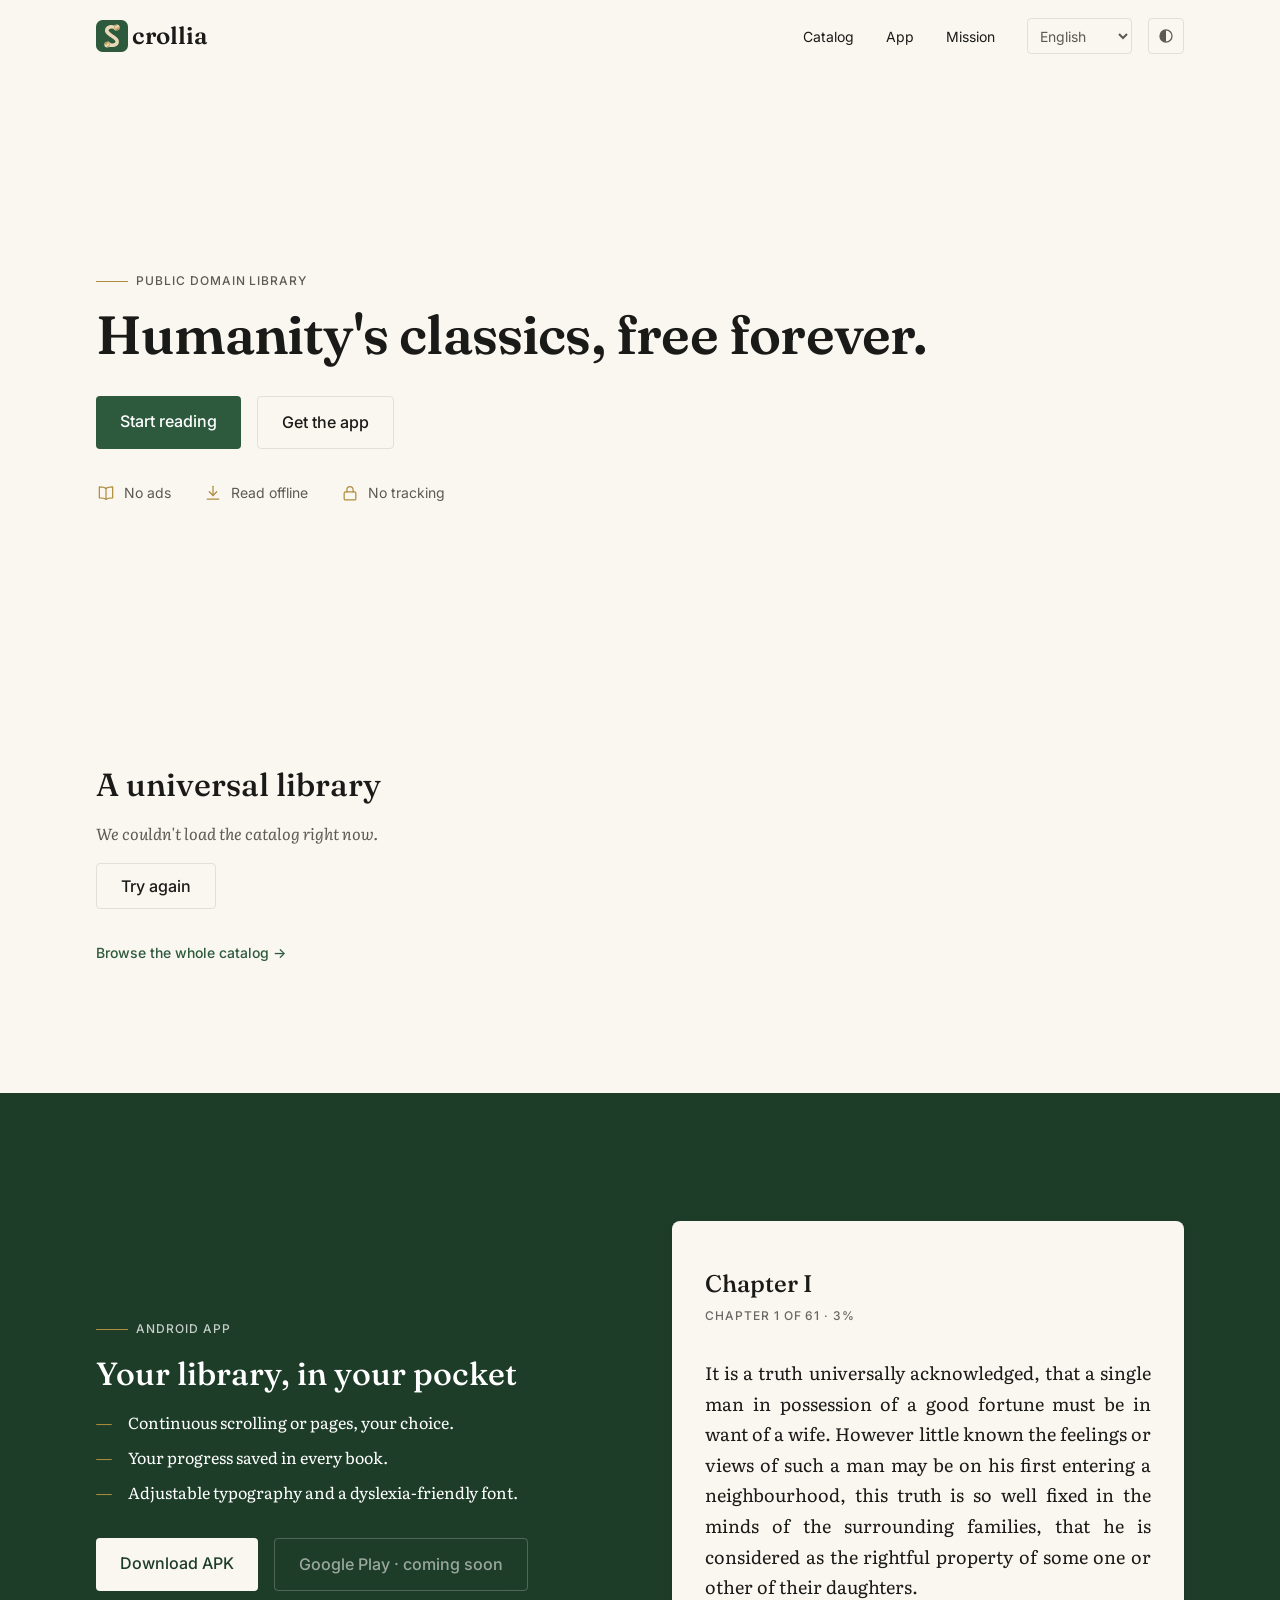
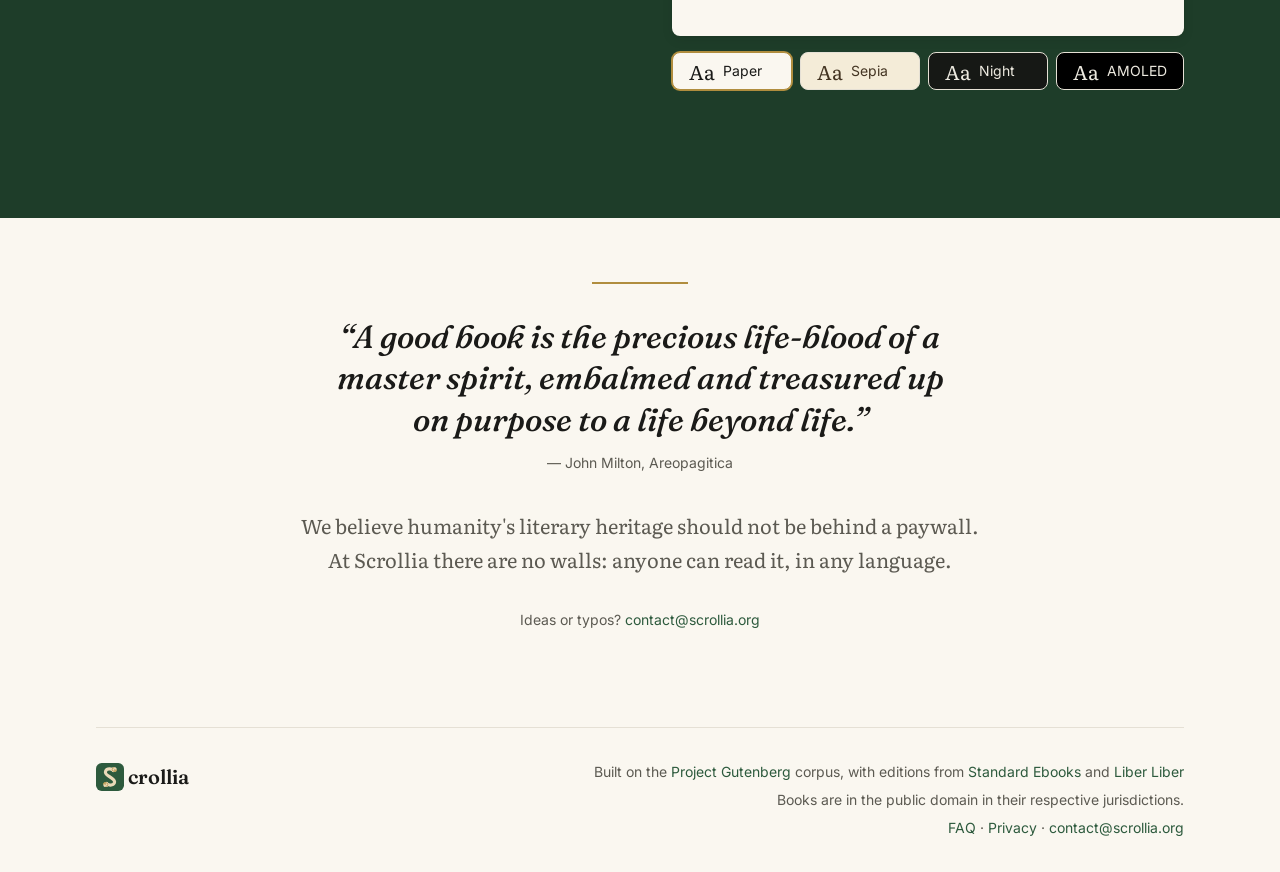
==== commit a8365366: "chore: credit Liber Liber alongside Gutenberg and Standard Ebooks Name Progetto Manuzio's Liber Libe" ====
--- a/index.html
+++ b/index.html
@@ -24,6 +24,34 @@
   <meta property="og:image:width" content="1200">
   <meta property="og:image:height" content="630">
   <meta name="twitter:card" content="summary_large_image">
+
+  <script type="application/ld+json">
+  {
+    "@context": "https://schema.org",
+    "@graph": [
+      {
+        "@type": "Organization",
+        "@id": "https://scrollia.org/#organization",
+        "name": "Scrollia",
+        "url": "https://scrollia.org/",
+        "logo": "https://scrollia.org/assets/icons/icon-512.png",
+        "sameAs": [
+          "https://github.com/scrollia-org/scrollia-web",
+          "https://github.com/scrollia-org/scrollia-android"
+        ]
+      },
+      {
+        "@type": "WebSite",
+        "@id": "https://scrollia.org/#website",
+        "name": "Scrollia",
+        "url": "https://scrollia.org/",
+        "description": "A free library of public-domain classics. No ads, no accounts.",
+        "publisher": { "@id": "https://scrollia.org/#organization" },
+        "inLanguage": ["es", "en", "fr", "de", "pt", "it", "zh"]
+      }
+    ]
+  }
+  </script>
 
   <script>
     (function () {
@@ -211,7 +239,7 @@
       <span aria-hidden="true">crollia</span>
     </div>
     <div class="footer__text">
-      <p data-i18n="footer.built">Construido sobre el corpus del <a href="https://www.gutenberg.org" rel="noopener">Project Gutenberg</a>, con ediciones de <a href="https://standardebooks.org" rel="noopener">Standard Ebooks</a></p>
+      <p data-i18n="footer.built">Construido sobre el corpus del <a href="https://www.gutenberg.org" rel="noopener">Project Gutenberg</a>, con ediciones de <a href="https://standardebooks.org" rel="noopener">Standard Ebooks</a> y <a href="https://www.liberliber.it" rel="noopener">Liber Liber</a></p>
       <p class="fine" data-i18n="footer.legal">Los libros son de dominio público en sus jurisdicciones correspondientes.</p>
       <p class="fine"><a href="faq/" data-i18n="footer.faq">Preguntas frecuentes</a> · <a href="privacy/" data-i18n="footer.privacy">Privacidad</a> · <a href="mailto:contact@scrollia.org">contact@scrollia.org</a></p>
     </div>
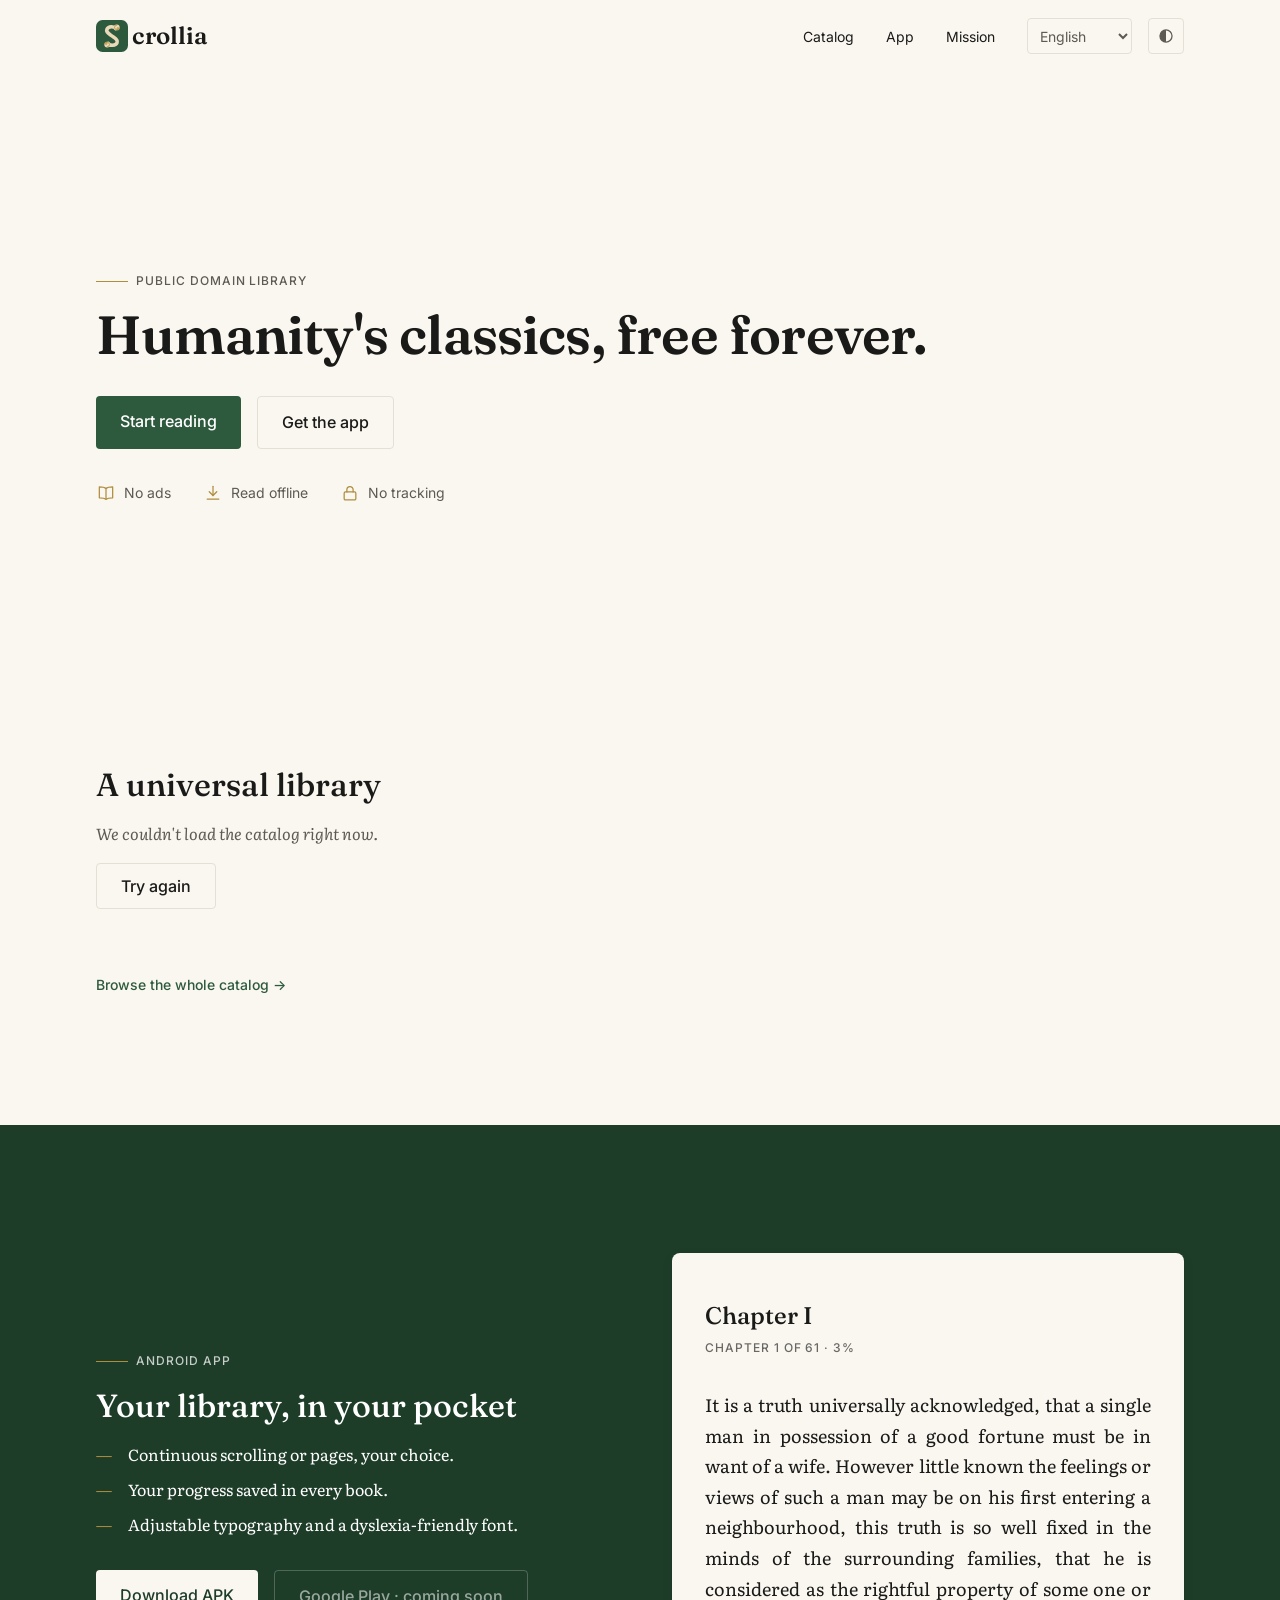
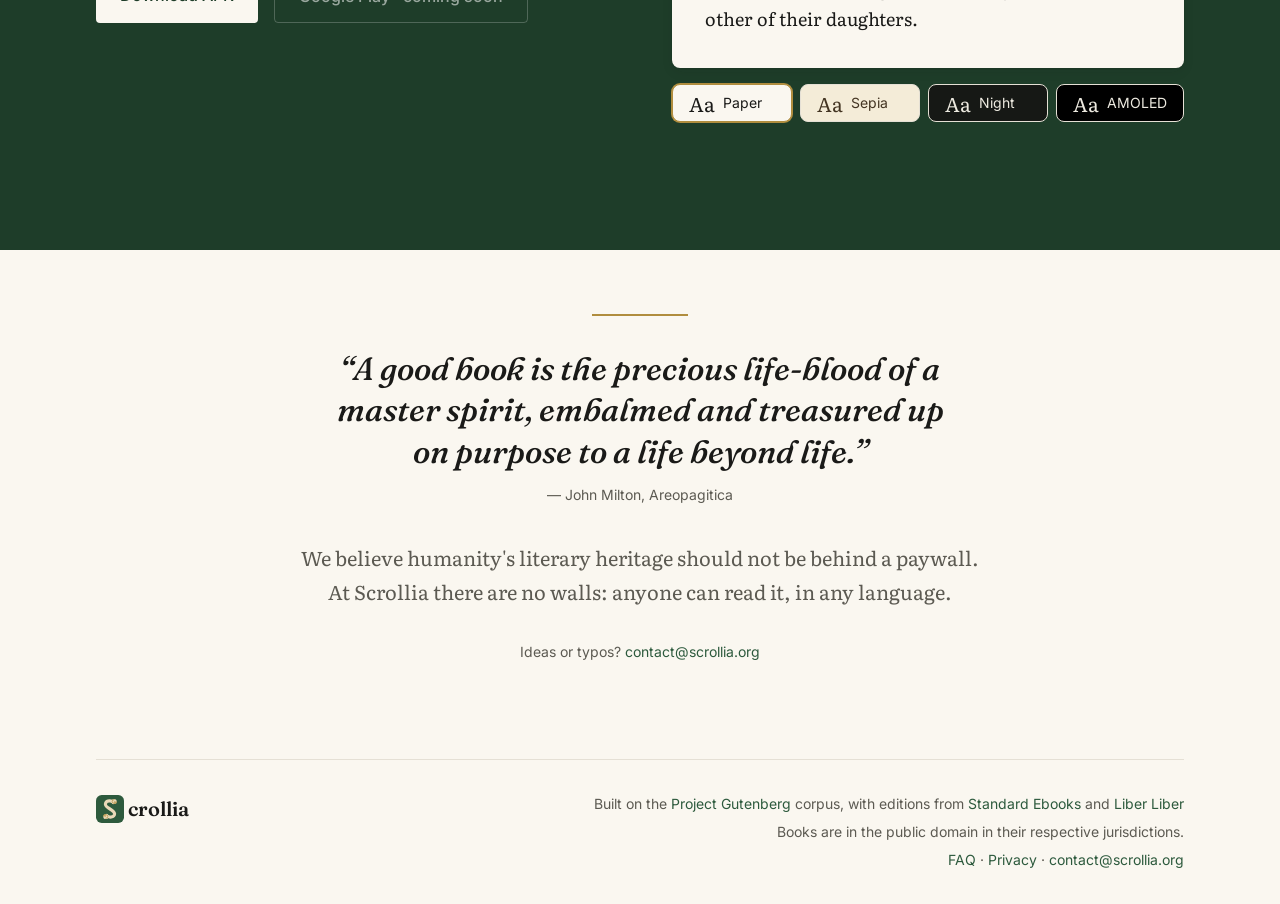
==== commit eacc6e05: "Sync catalog UX and sitemap with production Sort by recently added, quiet dark selects, regenerated " ====
--- a/index.html
+++ b/index.html
@@ -73,7 +73,7 @@
   <link rel="preload" href="assets/fonts/literata-regular.woff2" as="font" type="font/woff2" crossorigin>
   <link rel="stylesheet" href="fonts.css">
   <link rel="stylesheet" href="tokens.css?v=2">
-  <link rel="stylesheet" href="styles.css?v=15">
+  <link rel="stylesheet" href="styles.css?v=16">
 </head>
 <body>
 
@@ -166,14 +166,21 @@
       <p class="catalog__count" data-i18n="catalog.loading">Cargando catálogo…</p>
 
       <!-- Loading placeholders, results, or an error with Retry -->
-      <div class="shelf" aria-busy="true">
+      <div class="shelf shelf--featured" aria-busy="true">
         <noscript><p class="shelf__message">Activa JavaScript para ver el catálogo.</p></noscript>
       </div>
       <div class="shelf__error" hidden>
         <p class="shelf__message" data-i18n="catalog.error">No pudimos cargar el catálogo ahora mismo.</p>
         <button type="button" class="btn btn--secondary" data-i18n="catalog.retry">Reintentar</button>
       </div>
-      <a class="catalog__all" href="catalog.html" data-i18n="catalog.all">Ver todo el catálogo</a>
+
+      <section class="catalog__recent" aria-labelledby="recien" hidden>
+        <h2 id="recien" class="caption" data-i18n="catalog.recent">Recién llegados</h2>
+        <div class="shelf shelf--recent"></div>
+        <a class="catalog__all" href="catalog.html?sort=added&amp;lang=all" data-i18n="catalog.recentAll">Ver las novedades</a>
+      </section>
+
+      <a class="catalog__all catalog__all--main" href="catalog.html" data-i18n="catalog.all">Ver todo el catálogo</a>
     </section>
 
     <!-- App: the reader preview itself is the control;
--- a/styles.css
+++ b/styles.css
@@ -605,6 +605,17 @@
 .catalog__all::after { content: " →"; }
 .catalog__all:dir(rtl)::after { content: " ←"; }
 
+/* Newest additions under the popular shelf: caption like Continue reading. */
+.catalog__recent {
+  margin-top: var(--space-xxl);
+}
+.catalog__recent .caption {
+  margin-bottom: var(--space-lg);
+}
+.catalog__all--main {
+  margin-top: var(--space-xl);
+}
+
 /* ---------- full catalog ---------- */
 
 .browse__title { font-size: var(--text-h1); font-weight: 600; margin-bottom: var(--space-lg); }
@@ -690,7 +701,9 @@
   font-weight: 500;
 }
 
-/* Sorting does not narrow results: show it as text beside the count, without a box. */
+/* Sorting does not narrow results: show it as text beside the count, without a box.
+   In dark themes a transparent native <select> paints a light system field — use
+   the raised surface so closed and open states stay on-token (DESIGN.md). */
 .browse__picker--quiet {
   min-block-size: 2.25rem;
   padding-inline: var(--space-xs) calc(var(--space-xs) + 1rem);
@@ -699,6 +712,18 @@
   background-position: calc(100% - 0.65rem) 55%, calc(100% - 0.3rem) 55%;
   color: var(--ink);
   font-weight: 500;
+}
+
+:is([data-theme="dark"], [data-theme="amoled"]) .browse__picker--quiet {
+  background-color: var(--paper-raised);
+  border-color: var(--border);
+}
+
+.browse__picker option,
+.nav__lang option,
+.work__select option {
+  background-color: var(--paper-raised);
+  color: var(--ink);
 }
 
 /* Count on the left and sorting on the right: sorting belongs with the result,
@@ -1542,6 +1567,7 @@
   .band .section { padding-block: var(--space-xl); }
   /* Two preview rows on the landing; the rest are under "View full catalog". */
   #catalogo .shelf > :nth-child(n + 5) { display: none; }
+  #catalogo .catalog__recent .shelf > :nth-child(n + 5) { display: none; }
   .hero__actions .btn { flex: 1 1 12rem; justify-content: center; text-align: center; }
   /* Read takes the full width; Download and Share share the row below. */
   .work__actions .btn { flex: 1 1 auto; text-align: center; }
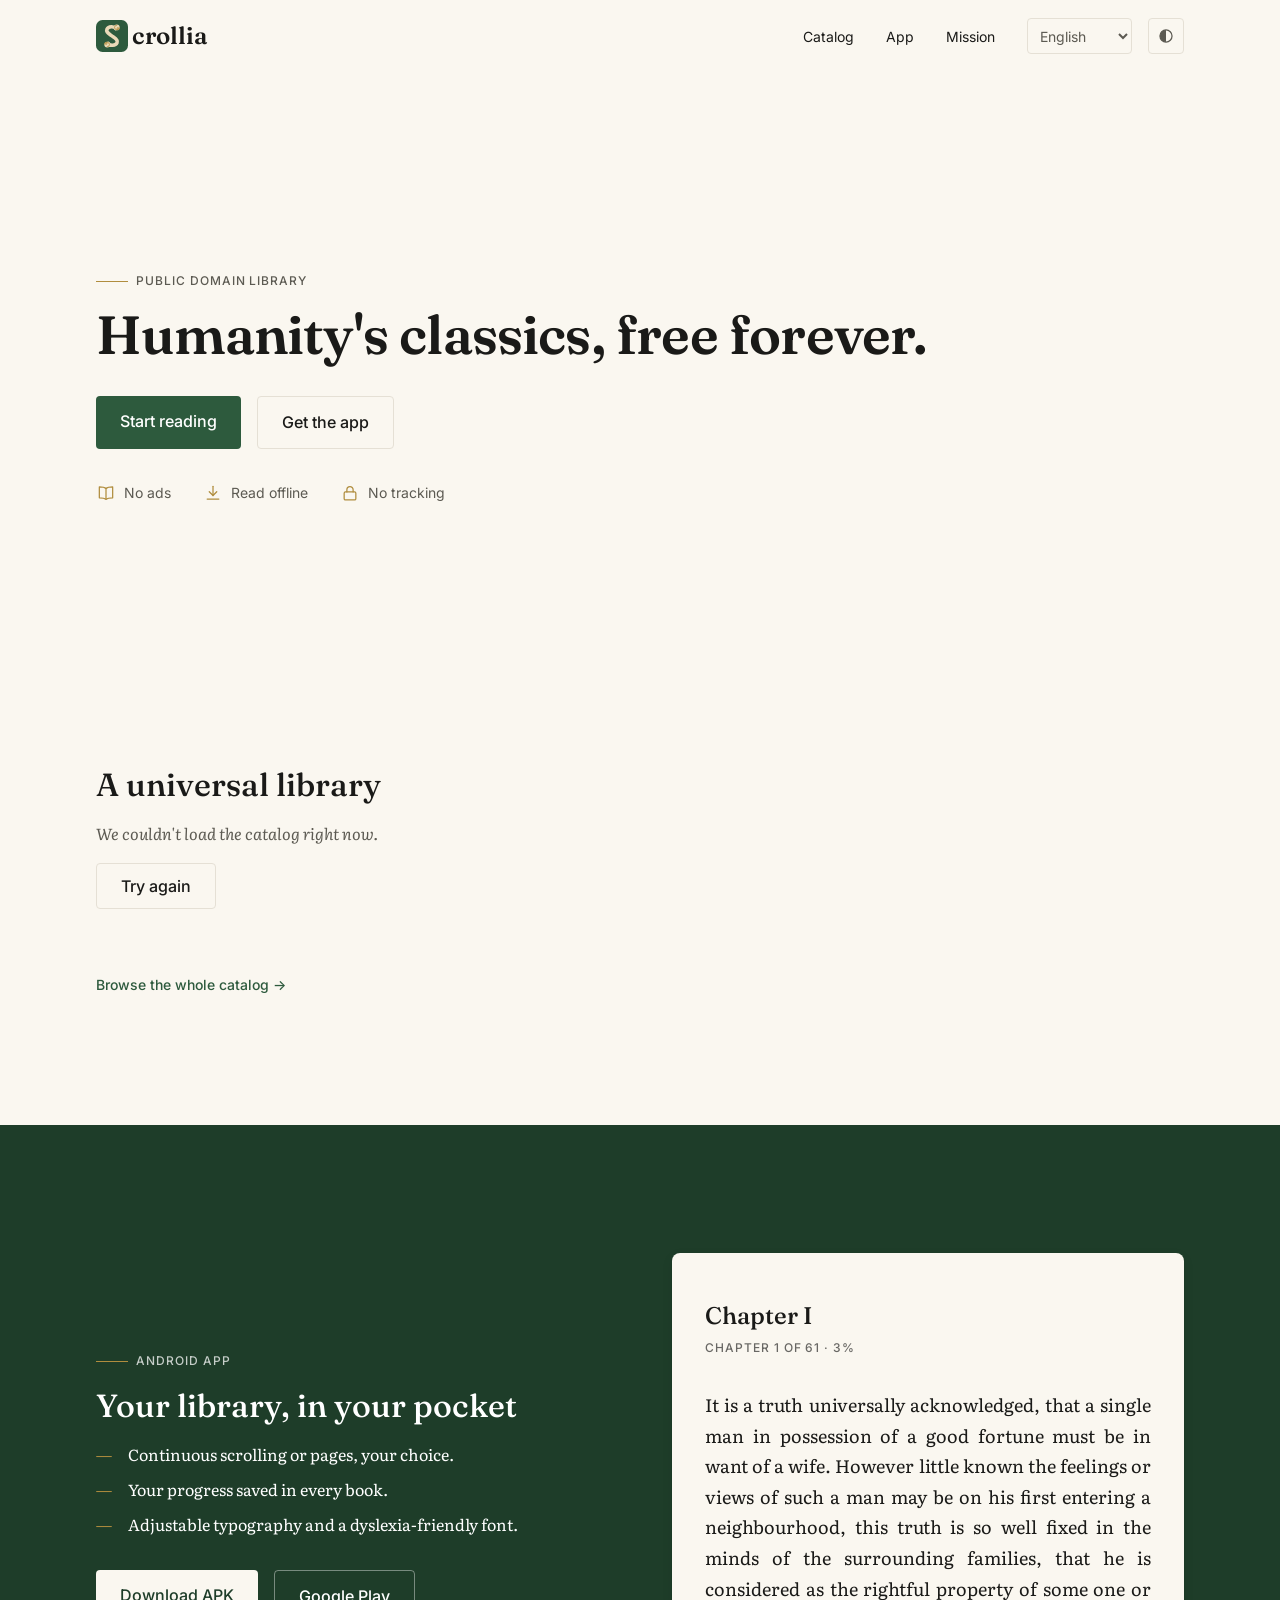
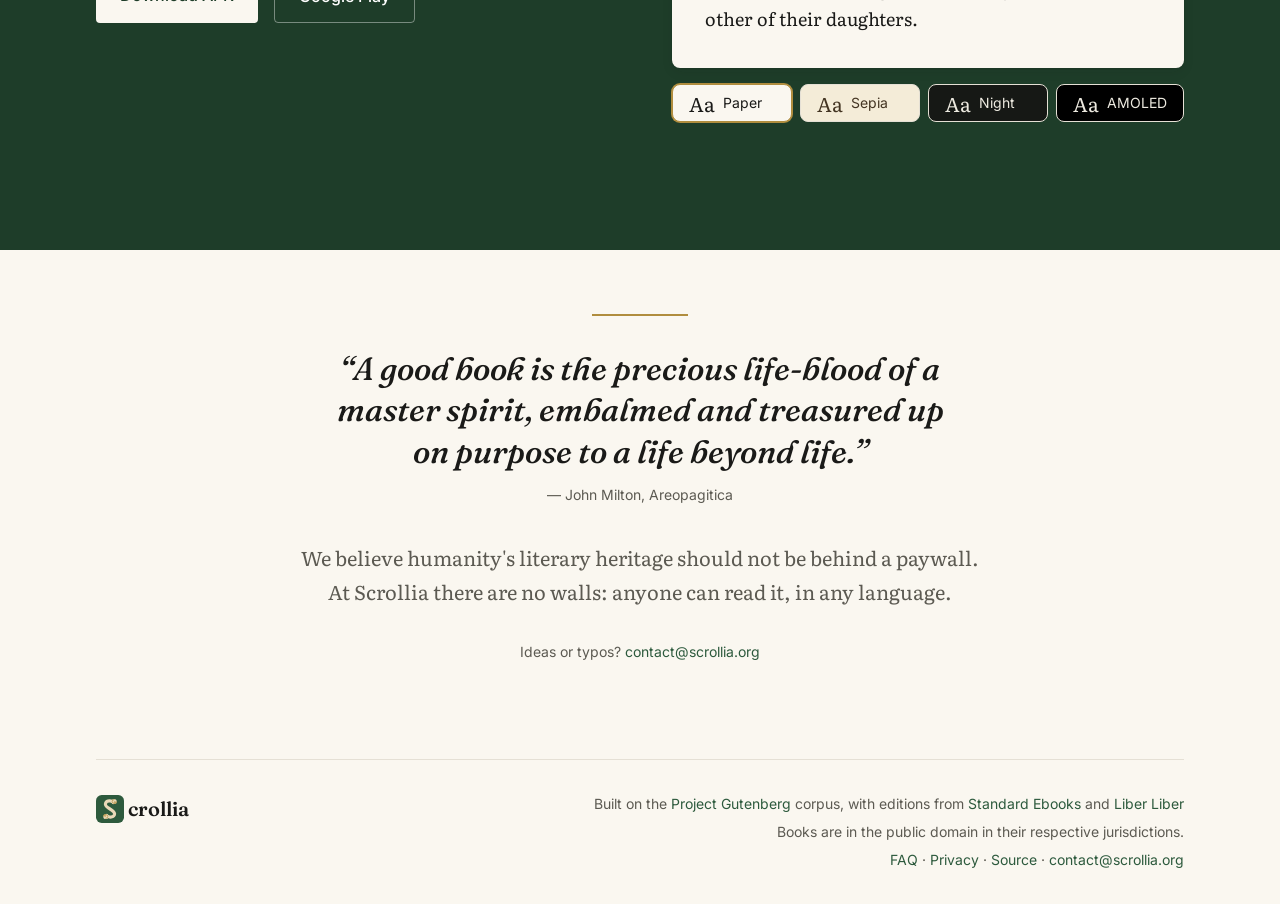
==== commit e8008ef4: "Link Google Play and show source in the footer Activate the Play Store button and add a discreet Cód" ====
--- a/index.html
+++ b/index.html
@@ -197,7 +197,7 @@
         </ul>
         <div class="app__actions">
           <a class="btn btn--primary" href="https://github.com/scrollia-org/scrollia-android/releases/latest/download/Scrollia.apk" rel="noopener" data-i18n="app.download">Descargar APK</a>
-          <span class="btn btn--secondary" aria-disabled="true" data-i18n="app.play">Google Play · muy pronto</span>
+          <a class="btn btn--secondary" href="https://play.google.com/store/apps/details?id=org.scrollia.app&amp;pcampaignid=web_share" rel="noopener" data-i18n="app.play">Google Play</a>
         </div>
       </div>
 
@@ -248,7 +248,7 @@
     <div class="footer__text">
       <p data-i18n="footer.built">Construido sobre el corpus del <a href="https://www.gutenberg.org" rel="noopener">Project Gutenberg</a>, con ediciones de <a href="https://standardebooks.org" rel="noopener">Standard Ebooks</a> y <a href="https://www.liberliber.it" rel="noopener">Liber Liber</a></p>
       <p class="fine" data-i18n="footer.legal">Los libros son de dominio público en sus jurisdicciones correspondientes.</p>
-      <p class="fine"><a href="faq/" data-i18n="footer.faq">Preguntas frecuentes</a> · <a href="privacy/" data-i18n="footer.privacy">Privacidad</a> · <a href="mailto:contact@scrollia.org">contact@scrollia.org</a></p>
+      <p class="fine"><a href="faq/" data-i18n="footer.faq">Preguntas frecuentes</a> · <a href="privacy/" data-i18n="footer.privacy">Privacidad</a> · <a href="https://github.com/scrollia-org" rel="noopener" data-i18n="footer.code">Código</a> · <a href="mailto:contact@scrollia.org">contact@scrollia.org</a></p>
     </div>
   </footer>
 
